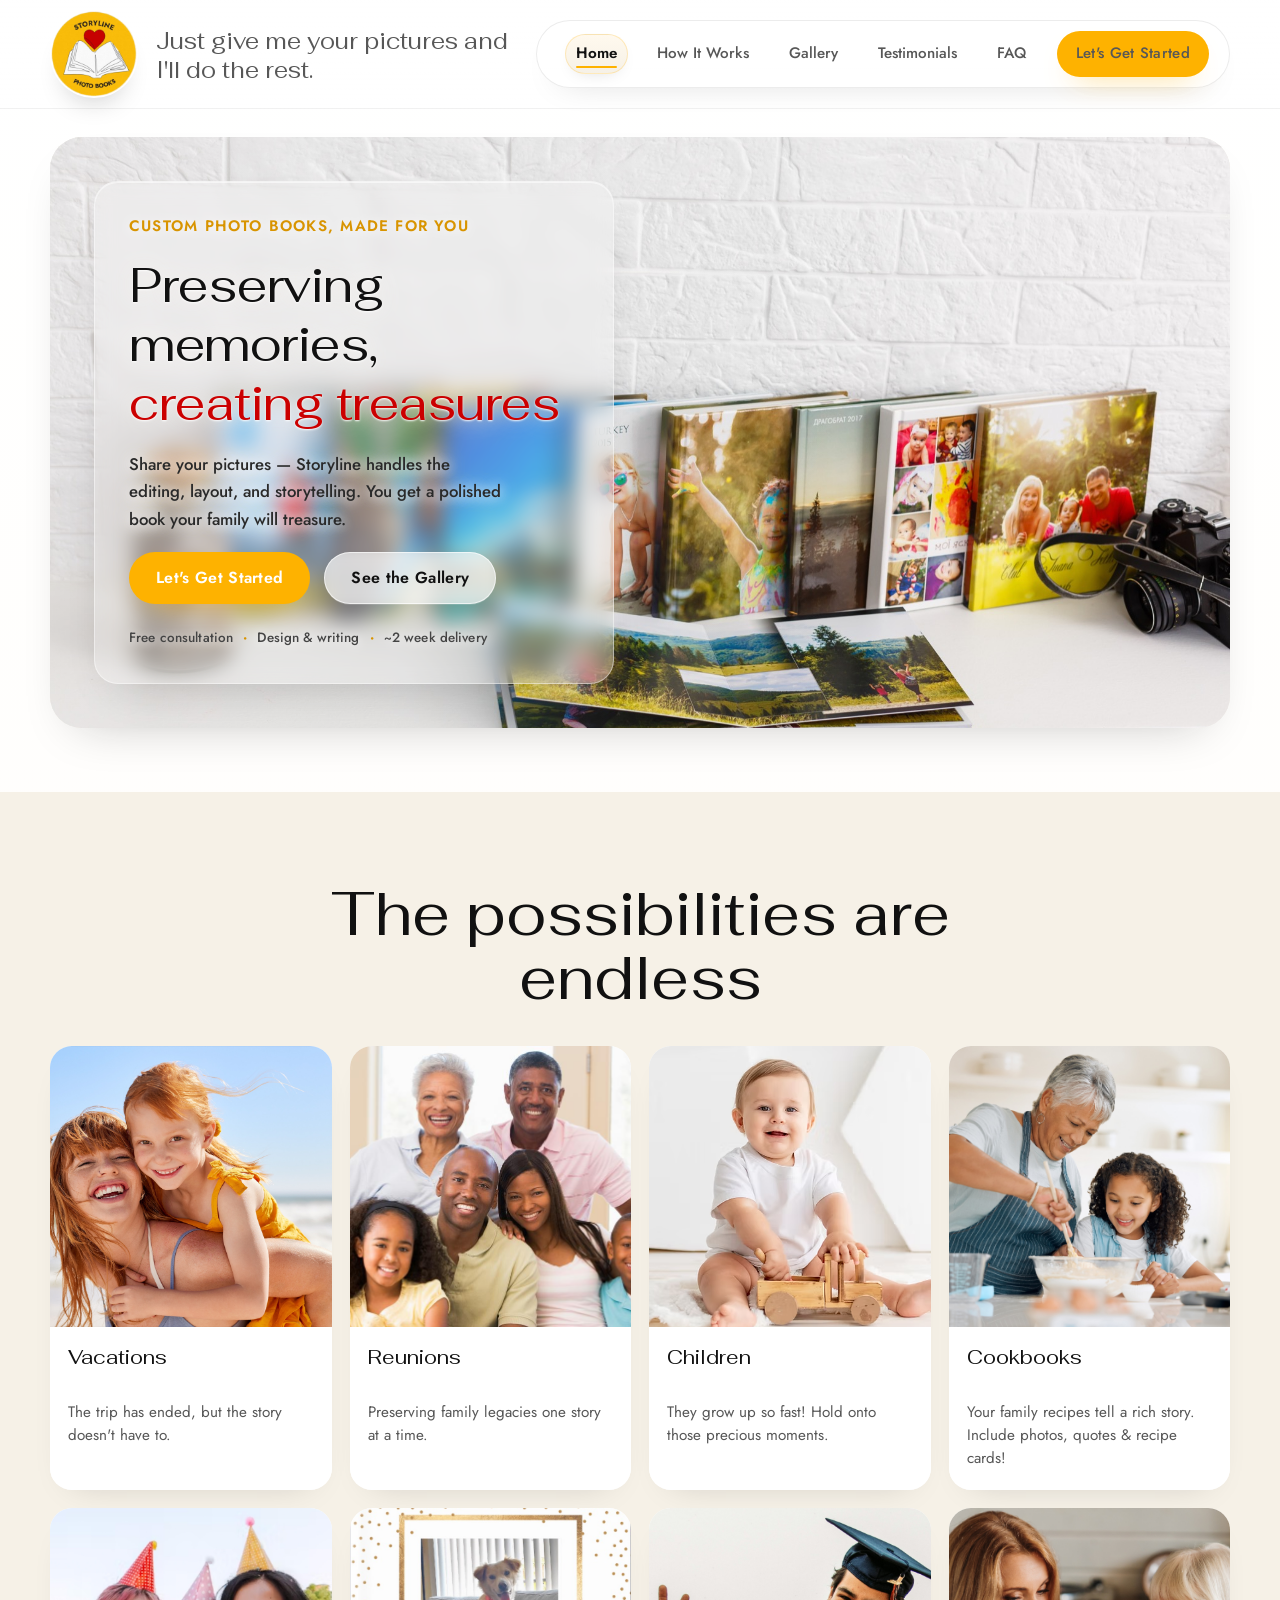
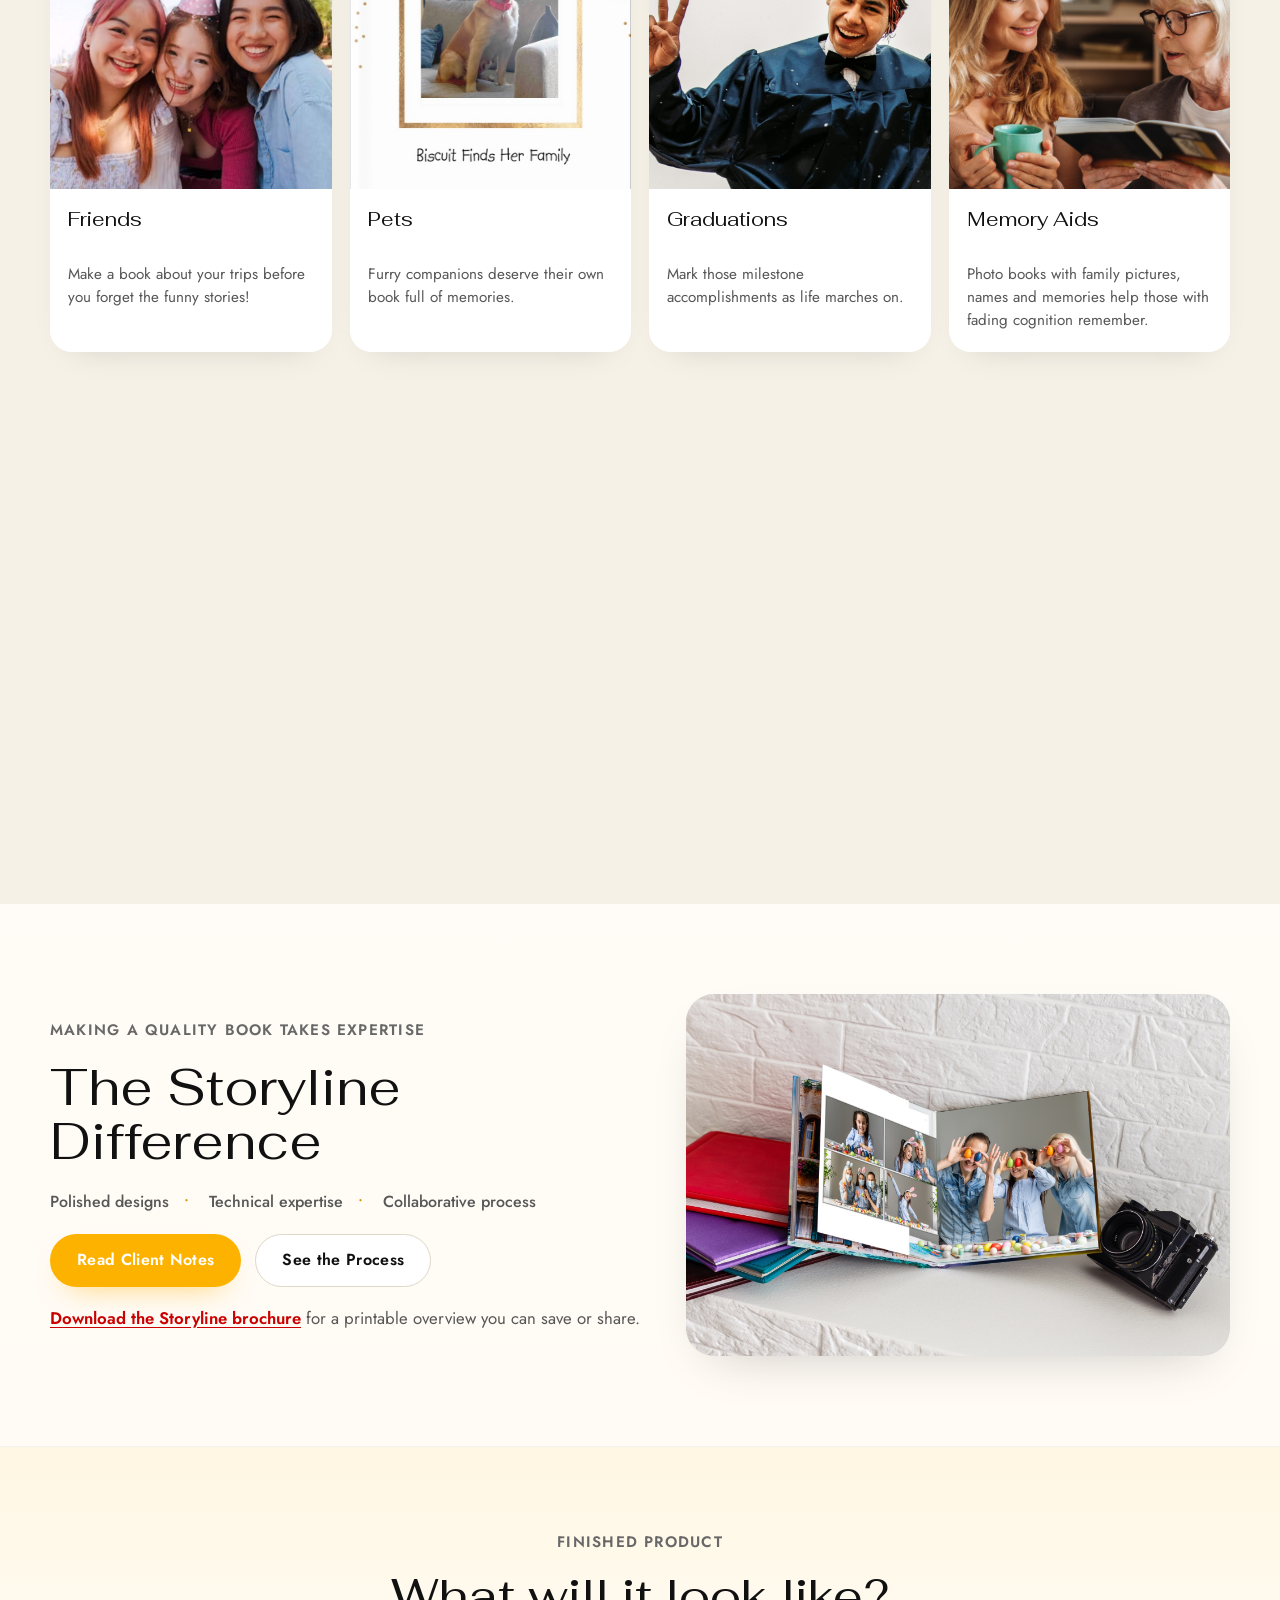
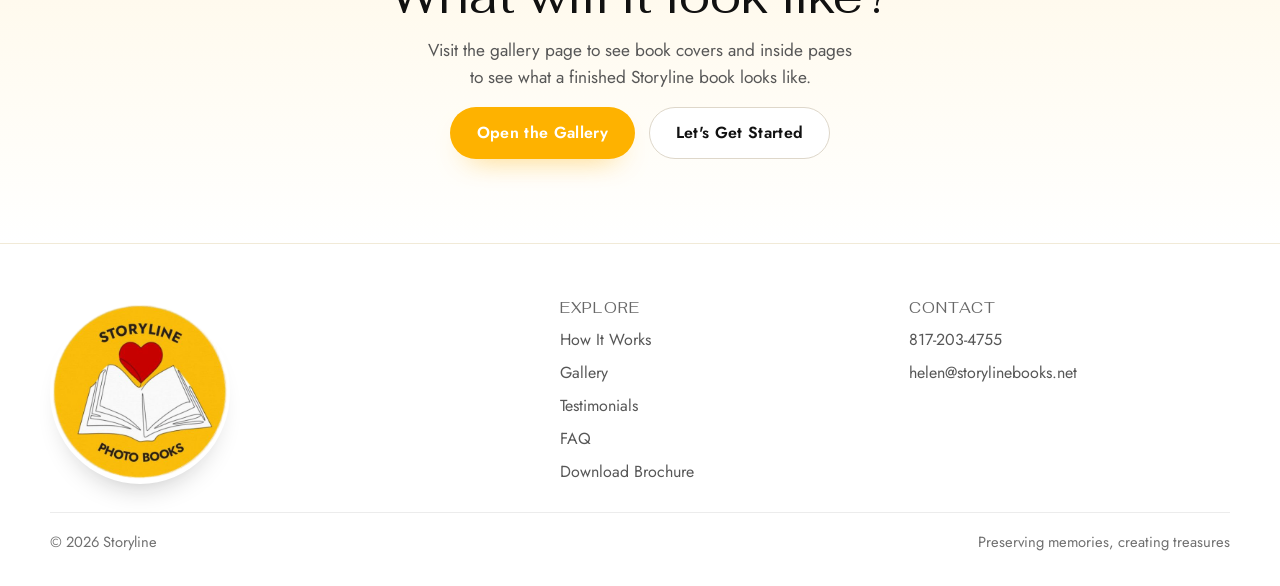
==== index.html @ 3ccb0660 "Restore contained hero, scale footer logo, and remove FAQ from How It Works. Co-authored-by: Cursor " ====
<!DOCTYPE html>
<html lang="en">
<head>
<meta charset="UTF-8">
<meta name="viewport" content="width=device-width, initial-scale=1.0">
<title>Storyline Photo Books | Custom Photo Books Made for You</title>
<meta name="description" content="Just give me your pictures and I'll do the rest. Storyline creates custom photo books your family will treasure for generations.">
<meta name="theme-color" content="#feb200">
<meta property="og:type" content="website">
<meta property="og:site_name" content="Storyline Photo Books">
<meta property="og:title" content="Storyline Photo Books | Preserving memories, creating treasures">
<meta property="og:description" content="Custom photo book design and production. Free consultation. Delivered within two weeks after approval.">
<meta property="og:image" content="images/hero-collection.jpg">
<link rel="icon" href="images/favicon.png" type="image/png">
<link rel="apple-touch-icon" href="images/apple-touch-icon.png">
<link rel="preconnect" href="https://fonts.googleapis.com">
<link rel="preconnect" href="https://fonts.gstatic.com" crossorigin>
<link href="https://fonts.googleapis.com/css2?family=Fahkwang:wght@400;500;700&family=Jost:wght@400;500;600;700&display=swap" rel="stylesheet">
<link rel="stylesheet" href="styles.css">
</head>
<body>
<a class="skip-link" href="#main-content">Skip to content</a>
<div class="page-shell">
  <header class="site-header">
    <div class="wrap site-nav">
      <div class="brand-lockup">
        <a class="brand" href="index.html">
          <img src="images/logo-cutout.png" alt="Storyline logo" width="88" height="88">
        </a>
        <p class="nav-tagline">Just give me your pictures and I'll do the rest.</p>
      </div>
      <button class="nav-toggle" type="button" aria-expanded="false" aria-controls="primary-nav" aria-label="Open menu">
        <span></span><span></span><span></span>
      </button>
      <nav class="nav-links" id="primary-nav" aria-label="Primary">
        <a class="active" href="index.html" aria-current="page">Home</a>
        <a href="how-it-works.html">How It Works</a>
        <a href="gallery.html">Gallery</a>
        <a href="testimonials.html">Testimonials</a>
        <a href="faq.html">FAQ</a>
        <a href="how-it-works.html#start" class="btn">Let's Get Started</a>
      </nav>
    </div>
  </header>

  <main class="page-main" id="main-content">
    <section class="hero" aria-labelledby="hero-heading">
      <div class="wrap">
        <div class="hero-stage">
          <div class="hero-media" aria-hidden="true">
            <img src="images/hero-collection.jpg" alt="" width="1600" height="1067" fetchpriority="high" decoding="async">
          </div>
          <div class="hero-scrim" aria-hidden="true"></div>
          <div class="hero-panel">
            <span class="eyebrow">Custom photo books, made for you</span>
            <h1 id="hero-heading">Preserving memories,<br><span class="hero-accent">creating treasures</span></h1>
            <p class="hero-lead">Share your pictures — Storyline handles the editing, layout, and storytelling. You get a polished book your family will treasure.</p>
            <div class="btn-row hero-actions">
              <a class="btn" href="how-it-works.html#start">Let's Get Started</a>
              <a class="btn btn-ghost" href="gallery.html">See the Gallery</a>
            </div>
            <ul class="hero-trust" aria-label="Storyline highlights">
              <li>Free consultation</li>
              <li>Design &amp; writing</li>
              <li>~2 week delivery</li>
            </ul>
          </div>
        </div>
      </div>
    </section>

    <section class="page-pad surface-soft">
      <div class="wrap">
        <div class="section-head section-head--title-only reveal">
          <h2>The possibilities are endless</h2>
        </div>
        <div class="mosaic-grid">
          <figure class="mosaic-card reveal">
            <img src="images/vacations.jpg" alt="Vacation photo book" loading="lazy" width="600" height="600">
            <figcaption><h3>Vacations</h3><p>The trip has ended, but the story doesn't have to.</p></figcaption>
          </figure>
          <figure class="mosaic-card reveal">
            <img src="images/reunions.jpg" alt="Family reunion photo book" loading="lazy" width="600" height="600">
            <figcaption><h3>Reunions</h3><p>Preserving family legacies one story at a time.</p></figcaption>
          </figure>
          <figure class="mosaic-card reveal">
            <img src="images/children.avif" alt="Children photo book" loading="lazy" width="600" height="600">
            <figcaption><h3>Children</h3><p>They grow up so fast! Hold onto those precious moments.</p></figcaption>
          </figure>
          <figure class="mosaic-card reveal">
            <img src="images/cookbook-grandmother.jpg" alt="Grandmother and granddaughter for a family cookbook photo book" loading="lazy" width="600" height="600">
            <figcaption><h3>Cookbooks</h3><p>Your family recipes tell a rich story. Include photos, quotes &amp; recipe cards!</p></figcaption>
          </figure>
          <figure class="mosaic-card reveal">
            <img src="images/friends.jpg" alt="Friends photo book" loading="lazy" width="600" height="600">
            <figcaption><h3>Friends</h3><p>Make a book about your trips before you forget the funny stories!</p></figcaption>
          </figure>
          <figure class="mosaic-card reveal">
            <img src="images/pets.jpg" alt="Pets photo book" loading="lazy" width="600" height="600">
            <figcaption><h3>Pets</h3><p>Furry companions deserve their own book full of memories.</p></figcaption>
          </figure>
          <figure class="mosaic-card reveal">
            <img src="images/graduations.jpg" alt="Graduation photo book" loading="lazy" width="600" height="600">
            <figcaption><h3>Graduations</h3><p>Mark those milestone accomplishments as life marches on.</p></figcaption>
          </figure>
          <figure class="mosaic-card reveal">
            <img src="images/memoryaids.jpeg" alt="Memory aid photo book" loading="lazy" width="600" height="600">
            <figcaption><h3>Memory Aids</h3><p>Photo books with family pictures, names and memories help those with fading cognition remember.</p></figcaption>
          </figure>
          <figure class="mosaic-card reveal">
            <img src="images/client-gifts-updated.jpg" alt="Client gift for a new homeowner" loading="lazy" width="600" height="600">
            <figcaption><h3>Client Gifts</h3><p>Whether it's a new home or a welcome gift for a new client, make yourself memorable.</p></figcaption>
          </figure>
          <figure class="mosaic-card reveal">
            <img src="images/lobby-displays.jpg" alt="Lobby display photo books for businesses" loading="lazy" width="600" height="600">
            <figcaption><h3>Lobby Displays</h3><p>Clients will learn the story of your business while they're waiting.</p></figcaption>
          </figure>
          <figure class="mosaic-card reveal">
            <img src="images/memorials-asian-woman.jpg" alt="Memorial photo book artwork" loading="lazy" width="600" height="600">
            <figcaption><h3>Memorials</h3><p>Honor the memory of a loved one with a book that tells their life story.</p></figcaption>
          </figure>
          <figure class="mosaic-card reveal">
            <img src="images/weddings-anniversaries-close.png" alt="Weddings and anniversaries photo book" loading="lazy" width="600" height="600">
            <figcaption><h3>Weddings &amp; Anniversaries</h3><p>Tell your love story from courtship to honeymoon. Or celebrate 50 years together with a book!</p></figcaption>
          </figure>
        </div>
      </div>
    </section>

    <section class="page-pad">
      <div class="wrap feature-split">
        <div class="feature-copy reveal">
          <span class="eyebrow">Making a quality book takes expertise</span>
          <h2>The Storyline Difference</h2>
          <ul class="inline-points" aria-label="Storyline strengths">
            <li>Polished designs</li>
            <li>Technical expertise</li>
            <li>Collaborative process</li>
          </ul>
          <div class="btn-row">
            <a class="btn" href="testimonials.html">Read Client Notes</a>
            <a class="btn btn-ghost" href="how-it-works.html">See the Process</a>
          </div>
          <p class="download-note"><a href="STORYLINE_Brochure.pdf" download>Download the Storyline brochure</a> for a printable overview you can save or share.</p>
        </div>
        <div class="image-card reveal">
          <img src="images/home-feature-spread.jpg" alt="An open Storyline photo book spread" loading="lazy" width="1200" height="800">
        </div>
      </div>
    </section>

    <section class="cta-band">
      <div class="wrap cta-shell reveal">
        <span class="eyebrow">Finished product</span>
        <h2>What will it look like?</h2>
        <p>Visit the gallery page to see book covers and inside pages to see what a finished Storyline book looks like.</p>
        <div class="btn-row">
          <a class="btn" href="gallery.html">Open the Gallery</a>
          <a class="btn btn-ghost" href="how-it-works.html#start">Let's Get Started</a>
        </div>
      </div>
    </section>
  </main>

  <footer class="site-footer">
    <div class="wrap">
      <div class="footer-grid">
        <div>
          <a class="brand" href="index.html">
            <img src="images/logo-cutout.png" alt="Storyline logo" width="88" height="88" loading="lazy">
          </a>
        </div>
        <div>
          <h4>Explore</h4>
          <div class="footer-links">
            <a href="how-it-works.html">How It Works</a>
            <a href="gallery.html">Gallery</a>
            <a href="testimonials.html">Testimonials</a>
            <a href="faq.html">FAQ</a>
            <a href="STORYLINE_Brochure.pdf" download>Download Brochure</a>
          </div>
        </div>
        <div>
          <h4>Contact</h4>
          <div class="footer-links">
            <a href="tel:+18172034755">817-203-4755</a>
            <a href="mailto:helen@storylinebooks.net">helen@storylinebooks.net</a>
          </div>
        </div>
      </div>
      <div class="footer-bottom">
        <span>© 2026 Storyline</span>
        <span>Preserving memories, creating treasures</span>
      </div>
    </div>
  </footer>
</div>
<script src="script.js" defer></script>
</body>
</html>
---- styles.css ----
:root{
  --yellow:#feb200;
  --yellow-deep:#d89400;
  --red:#cb0000;
  --ink:#111111;
  --ink-soft:#575757;
  --warm:#fffaf2;
  --warm-2:#f6f1e7;
  --line:#ded7ca;
  --card:#ffffff;
  --shadow:0 20px 50px -28px rgba(17,17,17,.28);
  --shadow-soft:0 14px 34px -24px rgba(17,17,17,.22);
  --radius-lg:28px;
  --radius-md:20px;
  --radius-sm:14px;
  --wrap:1180px;
}

*{box-sizing:border-box;margin:0;padding:0}
html{scroll-behavior:smooth}
body{
  font-family:"Jost",system-ui,sans-serif;
  color:var(--ink);
  background:linear-gradient(180deg,#fff 0%,var(--warm) 100%);
  line-height:1.55;
  overflow-x:hidden;
}
body.nav-open{overflow:hidden}
img{display:block;max-width:100%;height:auto}
a{color:inherit;text-decoration:none}
button,input,textarea,select{font:inherit}
:focus-visible{
  outline:3px solid var(--yellow);
  outline-offset:3px;
}
.skip-link{
  position:absolute;
  left:16px;
  top:-100px;
  z-index:100;
  padding:12px 18px;
  border-radius:999px;
  background:var(--ink);
  color:#fff;
  font-weight:600;
  transition:top .2s ease;
}
.skip-link:focus{top:16px}

.wrap{width:min(var(--wrap),calc(100% - 40px));margin:0 auto}
.page-shell{min-height:100vh;display:flex;flex-direction:column}
.page-main{flex:1}
.page-pad{padding:90px 0}
.page-pad-tight{padding:68px 0}
.surface{background:var(--warm)}
.surface-soft{background:var(--warm-2)}

.eyebrow{
  display:inline-block;
  font-size:.95rem;
  font-weight:600;
  letter-spacing:.08em;
  text-transform:uppercase;
  color:#686868;
}

h1,h2,h3,h4,.display{
  font-family:"Fahkwang",serif;
  font-weight:400;
  line-height:1.05;
}

p{color:var(--ink-soft)}

.btn-row{display:flex;gap:14px;flex-wrap:wrap}
.btn{
  display:inline-flex;
  align-items:center;
  justify-content:center;
  gap:10px;
  min-height:52px;
  padding:13px 26px;
  border-radius:999px;
  border:1px solid transparent;
  background:var(--yellow);
  color:#fff;
  font-weight:600;
  letter-spacing:.02em;
  box-shadow:0 14px 30px -18px rgba(254,178,0,.8);
  transition:transform .2s ease,background .2s ease,border-color .2s ease;
}
.btn:hover{background:var(--yellow-deep);transform:translateY(-2px)}
.btn-ghost{
  background:#fff;
  border-color:var(--line);
  color:var(--ink);
  box-shadow:none;
}
.btn-ghost:hover{background:var(--warm-2);border-color:var(--yellow);color:var(--ink)}
.btn-text{
  background:transparent;
  color:var(--ink);
  box-shadow:none;
  border-color:transparent;
  padding-inline:0;
  min-height:auto;
}

.site-header{
  position:sticky;
  top:0;
  z-index:50;
  background:linear-gradient(180deg,rgba(255,255,255,.96),rgba(255,255,255,.88));
  backdrop-filter:blur(14px);
  border-bottom:1px solid rgba(17,17,17,.06);
  transition:box-shadow .25s ease;
}
.site-header.is-scrolled{
  box-shadow:0 10px 30px -24px rgba(17,17,17,.28);
}
.site-nav{
  display:flex;
  align-items:center;
  justify-content:space-between;
  min-height:80px;
  gap:20px;
  padding:10px 0;
}
.brand-lockup{
  display:flex;
  align-items:center;
  gap:18px;
  min-width:0;
}
.brand{
  display:flex;
  align-items:center;
  justify-content:center;
  flex:0 0 auto;
}
.nav-tagline{
  font-family:"Fahkwang",serif;
  font-size:clamp(1.05rem,1.8vw,1.45rem);
  line-height:1.25;
  max-width:22ch;
  margin:0;
  padding-top:4px;
}
.brand img{
  width:88px;
  height:88px;
  border-radius:50%;
  object-fit:contain;
  box-shadow:0 18px 30px -20px rgba(17,17,17,.32);
}

.nav-links{
  display:flex;
  align-items:center;
  flex-wrap:nowrap;
  gap:clamp(10px,1.4vw,18px);
  padding:10px 20px 10px 28px;
  border-radius:999px;
  background:rgba(255,255,255,.92);
  border:1px solid rgba(17,17,17,.08);
  box-shadow:var(--shadow-soft);
  flex-shrink:0;
}
.nav-links a{
  color:var(--ink-soft);
  font-weight:500;
  white-space:nowrap;
}
.nav-links a:not(.btn){
  position:relative;
  z-index:0;
  padding:8px 11px;
  border-radius:999px;
  font-size:.95rem;
  transition:color .22s ease;
}
.nav-links a:not(.btn)::before{
  content:"";
  position:absolute;
  inset:0;
  border-radius:inherit;
  background:linear-gradient(180deg,#fff9ee,var(--warm-2));
  border:1px solid rgba(254,178,0,.22);
  box-shadow:0 6px 18px -10px rgba(17,17,17,.18);
  opacity:0;
  transform:scale(.88);
  transition:opacity .22s ease,transform .22s cubic-bezier(.34,1.3,.64,1);
  z-index:-1;
}
.nav-links a:not(.btn)::after{
  content:"";
  position:absolute;
  left:11px;
  right:11px;
  bottom:6px;
  height:2px;
  border-radius:999px;
  background:var(--yellow);
  transform:scaleX(0);
  transition:transform .22s ease;
}
.nav-links a:not(.btn):hover,
.nav-links a:not(.btn):focus-visible,
.nav-links a:not(.btn).active{
  color:var(--ink);
}
.nav-links a:not(.btn):hover::before,
.nav-links a:not(.btn):focus-visible::before,
.nav-links a:not(.btn).active::before{
  opacity:1;
  transform:scale(1);
}
.nav-links a:not(.btn):hover::after,
.nav-links a:not(.btn):focus-visible::after,
.nav-links a:not(.btn).active::after{
  transform:scaleX(1);
}
.nav-links a:not(.btn).active{font-weight:600}
.nav-links .btn{
  margin-left:2px;
  min-height:44px;
  padding:10px 18px;
  font-size:.94rem;
  flex-shrink:0;
}

.nav-toggle{
  display:none;
  flex-direction:column;
  align-items:center;
  justify-content:center;
  gap:5px;
  width:48px;
  height:48px;
  padding:0;
  border:1px solid rgba(17,17,17,.1);
  border-radius:14px;
  background:#fff;
  cursor:pointer;
  box-shadow:var(--shadow-soft);
}
.nav-toggle span{
  display:block;
  width:22px;
  height:2px;
  margin:0;
  border-radius:999px;
  background:var(--ink);
  transition:transform .25s ease,opacity .25s ease;
}
.nav-toggle[aria-expanded="true"] span:nth-child(1){
  transform:translateY(7px) rotate(45deg);
}
.nav-toggle[aria-expanded="true"] span:nth-child(2){opacity:0}
.nav-toggle[aria-expanded="true"] span:nth-child(3){
  transform:translateY(-7px) rotate(-45deg);
}

.reveal{
  opacity:0;
  transform:translateY(18px);
  transition:opacity .6s ease,transform .6s ease;
}
.reveal.is-visible{
  opacity:1;
  transform:none;
}

.hero{
  position:relative;
  padding:28px 0 64px;
}
.hero-stage{
  position:relative;
  display:grid;
  width:100%;
  min-height:460px;
  padding:clamp(28px,4vw,44px);
  border-radius:32px;
  overflow:hidden;
  background:#f3efe7;
  box-shadow:var(--shadow);
}
.hero-media{
  position:absolute;
  inset:0;
}
.hero-media img{
  width:100%;
  height:100%;
  object-fit:cover;
  object-position:58% 32%;
}
.hero-scrim{
  position:absolute;
  inset:0;
  background:
    linear-gradient(90deg,rgba(255,255,255,.2) 0%,rgba(255,255,255,.08) 42%,transparent 68%);
}
.hero-panel{
  position:relative;
  z-index:1;
  align-self:center;
  display:grid;
  gap:18px;
  width:min(100%,520px);
  max-width:54%;
  padding:clamp(24px,3vw,34px);
  border-radius:24px;
  background:rgba(255,255,255,.28);
  border:1px solid rgba(255,255,255,.42);
  backdrop-filter:blur(10px) saturate(115%);
  -webkit-backdrop-filter:blur(10px) saturate(115%);
  box-shadow:
    inset 0 1px 0 rgba(255,255,255,.55),
    0 20px 44px -24px rgba(17,17,17,.22);
}
.hero-panel .eyebrow{
  color:var(--yellow-deep);
  line-height:1.35;
  text-shadow:0 1px 10px rgba(255,255,255,.85);
}
.hero-panel h1{
  font-size:clamp(2rem,3.8vw,3.2rem);
  letter-spacing:-.01em;
  line-height:1.22;
  color:var(--ink);
  text-wrap:balance;
  text-shadow:
    0 1px 2px rgba(255,255,255,.9),
    0 0 24px rgba(255,250,242,.75);
}
.hero-accent{
  color:var(--red);
  text-shadow:
    0 1px 2px rgba(255,255,255,.95),
    0 0 20px rgba(255,250,242,.8);
}
.hero-lead{
  font-size:1.05rem;
  max-width:38ch;
  line-height:1.65;
  color:#2a2a2a;
  font-weight:500;
  text-shadow:0 1px 12px rgba(255,255,255,.95),0 0 18px rgba(255,250,242,.7);
}
.hero-actions{margin-top:0}
.hero-trust{
  display:flex;
  flex-wrap:wrap;
  align-items:center;
  gap:0;
  list-style:none;
  padding:0;
  margin:6px 0 0;
  font-size:.84rem;
  font-weight:500;
  color:#444;
  letter-spacing:.01em;
}
.hero-trust li{
  display:inline-flex;
  align-items:center;
  white-space:nowrap;
  text-shadow:0 1px 10px rgba(255,255,255,.85);
}
.hero-trust li:not(:last-child)::after{
  content:"·";
  margin:0 10px;
  color:var(--yellow-deep);
  font-weight:700;
  text-shadow:none;
}
.hero-panel .btn-ghost{
  background:rgba(255,255,255,.58);
  border-color:rgba(255,255,255,.65);
  backdrop-filter:blur(6px);
  -webkit-backdrop-filter:blur(6px);
}

@supports not ((backdrop-filter: blur(1px)) or (-webkit-backdrop-filter: blur(1px))){
  .hero-panel{background:rgba(255,250,242,.78)}
  .hero-panel .btn-ghost{background:rgba(255,255,255,.88)}
}

.hero-fallback,.img-fallback{
  display:grid;
  place-items:center;
  width:100%;
  min-height:100%;
  padding:28px;
  text-align:center;
  color:var(--ink-soft);
  background:
    linear-gradient(180deg,rgba(255,255,255,.82),rgba(255,255,255,.82)),
    radial-gradient(circle at top left,#fff4d2,transparent 34%),
    linear-gradient(135deg,#f2efe8,#ffffff 55%,#f3eee3);
}

.section-head{
  display:grid;
  gap:14px;
  max-width:760px;
  margin:0 auto 42px;
  text-align:center;
}
.section-head h2{font-size:clamp(2.3rem,5vw,3.8rem)}
.section-head--title-only{
  margin-bottom:36px;
}
.section-head--title-only h2{
  margin:0;
}
.section-head p{font-size:1.1rem}
.intro-lead{
  font-size:clamp(1.2rem,2.2vw,1.45rem);
  color:var(--ink);
  font-weight:500;
  line-height:1.5;
}

.feature-split{
  display:grid;
  grid-template-columns:1.05fr .95fr;
  gap:34px;
  align-items:center;
}
.feature-copy{
  display:grid;
  gap:18px;
}
.feature-copy h2{font-size:clamp(2.2rem,4vw,3.4rem)}
.feature-copy p{font-size:1.05rem}
.inline-points{
  display:flex;
  flex-wrap:wrap;
  gap:10px 20px;
  padding:0;
  margin:4px 0 2px;
  list-style:none;
  color:var(--ink-soft);
  font-weight:500;
}
.inline-points li{
  position:relative;
  padding-right:20px;
}
.inline-points li:not(:last-child)::after{
  content:"•";
  position:absolute;
  right:0;
  color:var(--yellow-deep);
}
.download-note{
  font-size:1rem;
  color:var(--ink-soft);
}
.download-note a{
  color:var(--red);
  font-weight:600;
  text-decoration:underline;
  text-underline-offset:3px;
}
.download-note a:hover{color:#980000}
.image-card{
  border-radius:28px;
  overflow:hidden;
  background:#f1ede4;
  box-shadow:var(--shadow);
  min-height:360px;
}
.image-card img{width:100%;height:100%;object-fit:cover}

.steps-intro{
  display:flex;
  align-items:center;
  justify-content:center;
  gap:14px;
  margin:0 auto 28px;
  font-family:"Fahkwang",serif;
  color:var(--red);
}
.steps-intro-num{
  font-size:clamp(3rem,6vw,4rem);
  line-height:1;
}
.steps-intro-text{
  display:grid;
  font-size:clamp(1.5rem,3vw,2rem);
  line-height:1.05;
}
.steps-grid{
  display:grid;
  grid-template-columns:repeat(4,1fr);
  gap:20px;
}
.step-card{
  background:var(--card);
  border:1px solid var(--line);
  border-radius:24px;
  overflow:hidden;
  box-shadow:var(--shadow-soft);
  display:grid;
  grid-template-rows:auto 1fr;
  transition:transform .25s ease,box-shadow .25s ease;
}
.step-card:hover{
  transform:translateY(-4px);
  box-shadow:var(--shadow);
}
.step-card-media{
  position:relative;
  aspect-ratio:4 / 3;
  overflow:hidden;
  background:var(--warm-2);
}
.step-card-media img{
  width:100%;
  height:100%;
  object-fit:cover;
  object-position:center;
}
.step-card-media .step-kicker{
  position:absolute;
  top:14px;
  left:14px;
  box-shadow:0 8px 20px -10px rgba(17,17,17,.25);
}
.step-card-body{
  display:grid;
  gap:10px;
  padding:20px 22px 24px;
}
.step-kicker{
  display:inline-flex;
  align-items:center;
  justify-content:center;
  width:42px;
  height:42px;
  border-radius:50%;
  background:rgba(255,255,255,.92);
  color:var(--red);
  border:1px solid rgba(203,0,0,.14);
  font-size:1rem;
  font-weight:600;
  line-height:1;
}
.step-card h3{
  font-family:"Fahkwang",serif;
  font-size:1.45rem;
}

.share-panel{
  margin-top:8px;
}
.prepare-card{
  background:#fff;
  border:1px solid var(--line);
  border-radius:28px;
  box-shadow:var(--shadow-soft);
  padding:clamp(28px,4vw,40px);
  display:grid;
  gap:28px;
}
.prepare-header{
  display:flex;
  align-items:center;
  gap:18px;
  padding-bottom:8px;
  border-bottom:1px solid rgba(17,17,17,.06);
}
.prepare-icon{
  flex:0 0 auto;
  width:56px;
  height:56px;
  display:grid;
  place-items:center;
  border-radius:16px;
  background:linear-gradient(135deg,#fff8ea,#fff);
  border:1px solid rgba(254,178,0,.2);
}
.prepare-icon svg{
  width:36px;
  height:36px;
}
.prepare-title{
  font-family:"Fahkwang",serif;
  font-size:clamp(1.75rem,3vw,2.2rem);
  line-height:1.1;
  margin:0;
}
.prepare-steps{
  list-style:none;
  margin:0;
  padding:0;
  display:grid;
  gap:16px;
}
.prepare-steps > li{
  display:grid;
  grid-template-columns:auto 1fr;
  gap:16px;
  align-items:start;
  padding:18px 20px;
  border-radius:18px;
  background:var(--warm);
  border:1px solid rgba(17,17,17,.04);
}
.prepare-step-num{
  display:grid;
  place-items:center;
  width:36px;
  height:36px;
  border-radius:50%;
  background:#fff;
  border:1px solid rgba(203,0,0,.14);
  color:var(--red);
  font-weight:600;
  font-size:.95rem;
  flex-shrink:0;
}
.prepare-steps p{
  margin:0;
  color:var(--ink-soft);
  line-height:1.6;
  font-size:1rem;
}
.prepare-steps strong{
  color:var(--ink);
  font-weight:600;
}
.prepare-tips{
  list-style:none;
  margin:10px 0 0;
  padding:12px 14px;
  border-radius:12px;
  background:#fff;
  border:1px solid var(--line);
  display:grid;
  gap:6px;
}
.prepare-tips li{
  position:relative;
  padding-left:14px;
  color:var(--ink-soft);
  font-size:.92rem;
  line-height:1.5;
}
.prepare-tips li::before{
  content:"";
  position:absolute;
  left:0;
  top:.55em;
  width:5px;
  height:5px;
  border-radius:50%;
  background:var(--yellow-deep);
}
.prepare-footer{
  display:grid;
  gap:12px;
  padding-top:4px;
}
.prepare-note{
  margin:0;
  padding:16px 18px;
  border-radius:16px;
  background:linear-gradient(180deg,#fff8ea,#fff);
  border:1px solid rgba(254,178,0,.18);
  color:var(--ink-soft);
  font-size:.98rem;
  line-height:1.6;
}
.prepare-contact{
  margin:0;
  font-size:.92rem;
  color:#747474;
}
.prepare-contact a{
  color:var(--red);
  font-weight:600;
  text-decoration:underline;
  text-underline-offset:3px;
}
.prepare-contact a:hover{
  color:#980000;
}

.mosaic-grid{
  display:grid;
  grid-template-columns:repeat(4,1fr);
  gap:18px;
  align-items:stretch;
}
.mosaic-card{
  display:flex;
  flex-direction:column;
  height:100%;
  border-radius:22px;
  overflow:hidden;
  background:var(--card);
  box-shadow:var(--shadow-soft);
  transition:transform .25s ease,box-shadow .25s ease;
}
.mosaic-card:hover{
  transform:translateY(-4px);
  box-shadow:var(--shadow);
}
.mosaic-card img{
  width:100%;
  aspect-ratio:1;
  object-fit:cover;
  flex:0 0 auto;
}
.mosaic-card figcaption{
  flex:1 0 auto;
  display:flex;
  flex-direction:column;
  min-height:8.75rem;
  padding:18px 18px 20px;
  background:var(--card);
}
.mosaic-card.image-only figcaption{
  display:none;
}
.mosaic-card h3{
  font-family:"Fahkwang",serif;
  font-size:1.25rem;
  line-height:1.2;
  min-height:2.4em;
  margin-bottom:8px;
}
.mosaic-card p{
  margin:0;
  font-size:.95rem;
  line-height:1.5;
  color:var(--ink-soft);
}

.testimonials-grid{
  display:grid;
  grid-template-columns:repeat(3,1fr);
  gap:22px;
}
.quote-card{
  padding:32px 28px;
  background:#fff;
  border:1px solid var(--line);
  border-radius:26px;
  box-shadow:var(--shadow-soft);
  display:grid;
  grid-template-columns:1fr;
  grid-template-rows:auto 1fr auto;
  gap:10px;
  align-content:start;
  height:100%;
}
.quote-mark{
  color:var(--red);
  font-family:"Fahkwang",serif;
  font-size:3.5rem;
  line-height:1;
  margin:0;
  height:1em;
}
.quote-card blockquote{
  font-family:"Fahkwang",serif;
  font-size:1.35rem;
  color:var(--ink);
  margin:0;
  line-height:1.45;
}
.quote-card cite{
  margin-top:auto;
  padding-top:6px;
  color:var(--ink-soft);
  font-style:normal;
  font-weight:600;
}

.gallery-books{
  display:grid;
  gap:32px;
}
.gallery-book{
  display:grid;
  gap:16px;
  padding:24px;
  background:#fff;
  border:1px solid var(--line);
  border-radius:28px;
  box-shadow:var(--shadow-soft);
}
.gallery-title{
  font-size:1.7rem;
  text-align:center;
  margin:0;
}
.gallery-spreads{
  display:grid;
  gap:18px;
}
.gallery-frame{
  border-radius:20px;
  overflow:hidden;
  background:#f8f5ee;
  padding:20px;
  display:flex;
  align-items:center;
  justify-content:center;
}
.gallery-frame img{
  width:100%;
  height:auto;
  object-fit:contain;
  max-height:520px;
}
.gallery-frame--spread{
  padding:16px 20px;
}
.gallery-frame--spread img{
  max-height:640px;
}
.gallery-book-media{
  display:grid;
  gap:14px;
}
.gallery-pair{
  display:grid;
  grid-template-columns:1fr 1.2fr;
  gap:16px;
  align-items:center;
}
.gallery-single .image-card{
  min-height:300px;
  padding:18px;
  background:#f8f5ee;
}
.gallery-single .image-card img{
  object-fit:contain;
}
.gallery-pair .image-card{
  min-height:240px;
  padding:18px;
  background:#f8f5ee;
}
.gallery-pair .image-card img{
  object-fit:contain;
}

.cta-band{
  padding:84px 0;
  background:linear-gradient(180deg,#fff7e3,#fff);
  border-top:1px solid rgba(17,17,17,.06);
  border-bottom:1px solid rgba(17,17,17,.06);
}
.cta-shell{
  display:grid;
  gap:16px;
  justify-items:center;
  text-align:center;
}
.cta-shell h2{
  font-size:clamp(1.8rem,4vw,3rem);
  max-width:28ch;
}
.cta-shell p{
  max-width:44ch;
  font-size:1.08rem;
}

.faq-list{
  display:grid;
  gap:20px;
  max-width:760px;
  margin:0 auto;
}
.faq-accordion{
  display:grid;
  gap:12px;
  max-width:760px;
  margin:0 auto;
}
.faq-details{
  background:#fff;
  border:1px solid var(--line);
  border-radius:20px;
  box-shadow:var(--shadow-soft);
  overflow:hidden;
}
.faq-details summary{
  display:flex;
  align-items:center;
  justify-content:space-between;
  gap:16px;
  padding:20px 24px;
  font-family:"Fahkwang",serif;
  font-size:clamp(1.15rem,2.2vw,1.4rem);
  font-weight:400;
  color:var(--ink);
  cursor:pointer;
  list-style:none;
  transition:background .2s ease,color .2s ease;
}
.faq-details summary::-webkit-details-marker{display:none}
.faq-details summary::after{
  content:"+";
  flex:0 0 auto;
  width:32px;
  height:32px;
  display:grid;
  place-items:center;
  border-radius:50%;
  background:var(--warm);
  color:var(--red);
  font-family:"Jost",sans-serif;
  font-size:1.25rem;
  font-weight:600;
  line-height:1;
  transition:transform .25s ease,background .2s ease;
}
.faq-details[open] summary{
  background:var(--warm);
  border-bottom:1px solid rgba(17,17,17,.06);
}
.faq-details[open] summary::after{
  content:"−";
  background:#fff8ea;
  transform:rotate(180deg);
}
.faq-details summary:hover{
  color:var(--red);
}
.faq-answer{
  padding:20px 24px 24px;
  color:var(--ink-soft);
  line-height:1.65;
}
.faq-answer p{
  margin:0 0 12px;
}
.faq-answer p:last-child{
  margin-bottom:0;
}
.faq-answer ol,
.faq-answer ul{
  margin:0;
  padding-left:1.25em;
  display:grid;
  gap:10px;
}
.faq-item{
  padding:26px 28px;
  background:#fff;
  border:1px solid var(--line);
  border-radius:24px;
  box-shadow:var(--shadow-soft);
}
.faq-item h2,
.faq-item h3{
  font-family:"Fahkwang",serif;
  font-size:1.45rem;
  margin-bottom:10px;
  color:var(--ink);
}
.faq-item p{
  margin:0;
  line-height:1.6;
}
.faq-item a{
  color:var(--red);
  font-weight:600;
  text-decoration:underline;
  text-underline-offset:3px;
}
.faq-more{
  text-align:center;
  margin-top:24px;
  font-size:1rem;
}
.faq-more a{
  color:var(--red);
  font-weight:600;
}

.pricing-card{
  background:#fff;
  border:1px solid var(--line);
  border-radius:28px;
  box-shadow:var(--shadow-soft);
  padding:clamp(28px,4vw,40px);
  display:grid;
  gap:28px;
  max-width:820px;
  margin:0 auto;
}
.pricing-header{
  display:grid;
  gap:10px;
  text-align:center;
  padding-bottom:8px;
  border-bottom:1px solid rgba(17,17,17,.06);
}
.pricing-header h2{
  font-family:"Fahkwang",serif;
  font-size:clamp(1.9rem,3.5vw,2.5rem);
  line-height:1.1;
}
.pricing-items{
  display:grid;
  gap:14px;
}
.pricing-item{
  padding:20px 22px;
  border-radius:18px;
  background:var(--warm);
  border:1px solid rgba(17,17,17,.04);
}
.pricing-item h3{
  font-family:"Fahkwang",serif;
  font-size:1.2rem;
  margin-bottom:8px;
  color:var(--ink);
}
.pricing-item p{
  margin:0;
  font-size:1rem;
  line-height:1.65;
  color:var(--ink-soft);
}
.pricing-item-highlight{
  background:linear-gradient(180deg,#fff8ea,#fff);
  border-color:rgba(254,178,0,.2);
}
.pricing-item-highlight h3{
  color:var(--yellow-deep);
}

.detail-grid{
  display:grid;
  grid-template-columns:repeat(2,1fr);
  gap:22px;
}
.detail-card{
  padding:26px;
  background:#fff;
  border:1px solid var(--line);
  border-radius:24px;
  box-shadow:var(--shadow-soft);
}
.detail-card h3{
  font-size:1.55rem;
  margin-bottom:10px;
}
.detail-card ul,.detail-card ol{
  margin-left:20px;
  color:var(--ink-soft);
  display:grid;
  gap:8px;
}

.site-footer{
  padding:56px 0 32px;
  background:#fff;
}
.footer-grid{
  display:grid;
  grid-template-columns:1.2fr .8fr .8fr;
  gap:28px;
  align-items:stretch;
}
.footer-grid > div:first-child{
  display:flex;
}
.site-footer .brand{
  flex:1;
  justify-content:flex-start;
  align-items:stretch;
}
.site-footer .brand img{
  width:auto;
  height:100%;
  max-width:min(100%,180px);
  object-fit:contain;
}
.footer-grid h4{
  font-size:.95rem;
  color:#686868;
  text-transform:uppercase;
  letter-spacing:.08em;
  margin-bottom:12px;
}
.footer-grid p,.footer-grid a{
  color:var(--ink-soft);
}
.footer-grid a:hover{color:var(--ink)}
.footer-links{
  display:grid;
  gap:8px;
}
.footer-bottom{
  margin-top:28px;
  padding-top:18px;
  border-top:1px solid rgba(17,17,17,.08);
  display:flex;
  justify-content:space-between;
  gap:14px;
  flex-wrap:wrap;
  color:#707070;
  font-size:.92rem;
}

.upload-hint{
  margin-top:14px;
  font-size:.88rem;
  color:#7b7b7b;
}

@media (max-width:1140px) and (min-width:901px){
  .nav-tagline{display:none}
  .site-nav{gap:16px}
}

@media (max-width:1080px){
  .feature-split,
  .share-panel,
  .detail-grid{
    grid-template-columns:1fr;
  }
  .steps-grid,
  .mosaic-grid,
  .testimonials-grid{
    grid-template-columns:repeat(2,1fr);
  }
  .footer-grid{
    grid-template-columns:1fr 1fr;
  }
}

@media (max-width:960px){
  .hero-stage{
    min-height:440px;
    padding:clamp(20px,4vw,28px);
    align-content:end;
  }
  .hero-scrim{
    background:
      linear-gradient(180deg,rgba(255,255,255,.08) 0%,rgba(255,255,255,.45) 50%,rgba(255,250,242,.88) 100%);
  }
  .hero-media img{object-position:center 38%}
  .hero-panel{
    max-width:100%;
    width:100%;
    align-self:end;
    background:rgba(255,250,242,.9);
    border-radius:20px;
  }
  .hero-lead{max-width:none}
  .hero-trust{justify-content:flex-start}
}

@media (max-width:900px){
  .site-nav{
    flex-wrap:wrap;
    align-items:center;
    min-height:auto;
    padding:14px 0;
  }
  .brand-lockup{
    flex:1;
    min-width:0;
  }
  .nav-toggle{display:inline-flex;flex-direction:column}
  .nav-links{
    display:none;
    flex-direction:column;
    align-items:stretch;
    width:100%;
    padding:20px 22px 20px 26px;
    border-radius:24px;
    gap:6px;
  }
  .nav-links.is-open{display:flex}
  .nav-links a:not(.btn){
    padding:12px 14px;
    transition:color .22s ease,background .22s ease;
  }
  .nav-links a:not(.btn)::before,
  .nav-links a:not(.btn)::after{
    display:none;
  }
  .nav-links a{
    border-radius:12px;
  }
  .nav-links a:not(.btn):hover,
  .nav-links a:not(.btn):focus-visible,
  .nav-links a:not(.btn).active{
    background:var(--warm-2);
  }
  .nav-links .btn{
    width:100%;
    margin-top:6px;
    margin-left:0;
  }
}

@media (max-width:760px){
  .brand-lockup{
    flex-direction:row;
    gap:12px;
  }
  .nav-tagline{
    font-size:0.95rem;
    max-width:18ch;
    line-height:1.3;
  }
  .brand img{
    width:72px;
    height:72px;
  }
  .hero-stage{
    min-height:auto;
    padding:16px;
  }
  .hero-panel h1{
    font-size:clamp(1.85rem,8vw,2.5rem);
    line-height:1.25;
  }
  .steps-grid,
  .mosaic-grid,
  .testimonials-grid,
  .footer-grid,
  .gallery-pair{
    grid-template-columns:1fr;
  }
  .mosaic-card figcaption{
    min-height:7.5rem;
  }
  .mosaic-card h3{
    min-height:auto;
  }
  .site-footer .brand{
    flex:none;
    justify-content:center;
    align-items:center;
  }
  .site-footer .brand img{
    width:88px;
    height:88px;
    max-width:none;
  }
  .page-pad{padding:72px 0}
}

@media (prefers-reduced-motion:reduce){
  html{scroll-behavior:auto}
  *,*::before,*::after{
    animation-duration:.01ms !important;
    animation-iteration-count:1 !important;
    transition-duration:.01ms !important;
  }
  .reveal{
    opacity:1;
    transform:none;
  }
  .step-card:hover{transform:none}
}
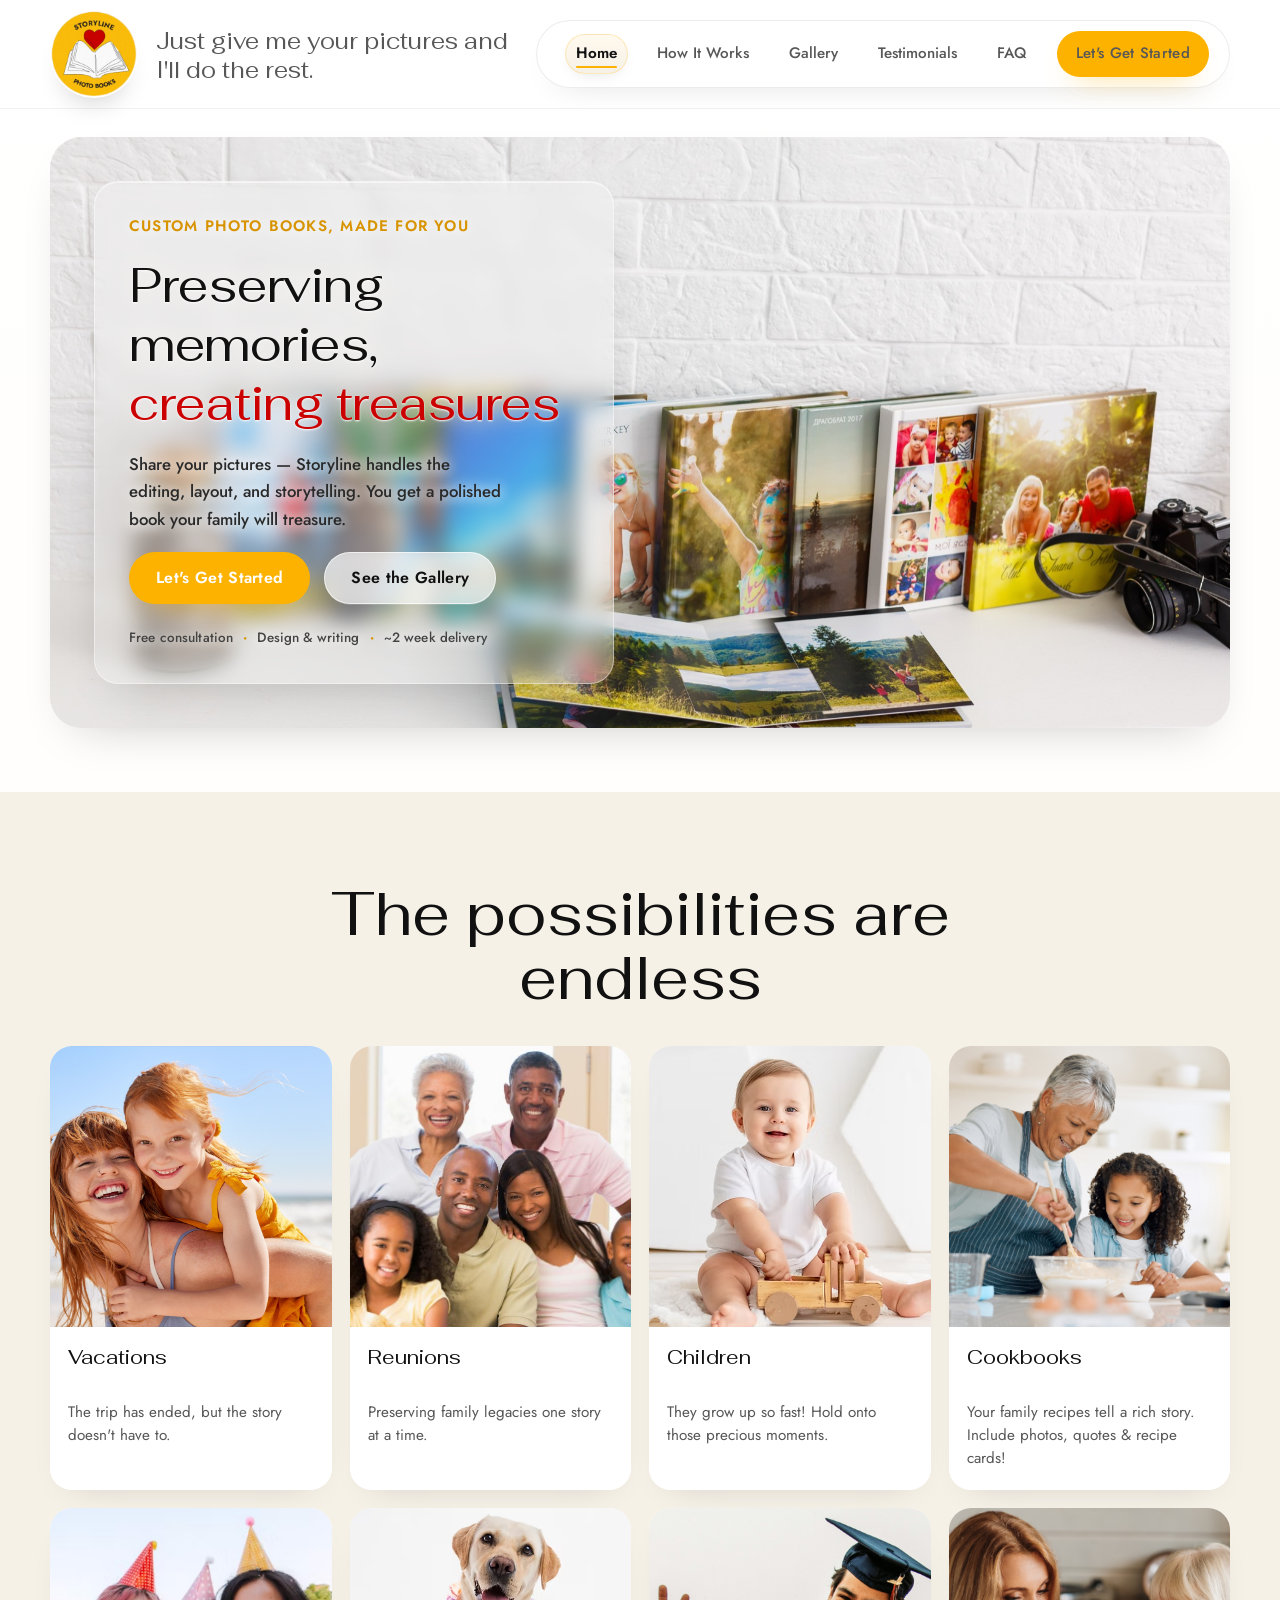
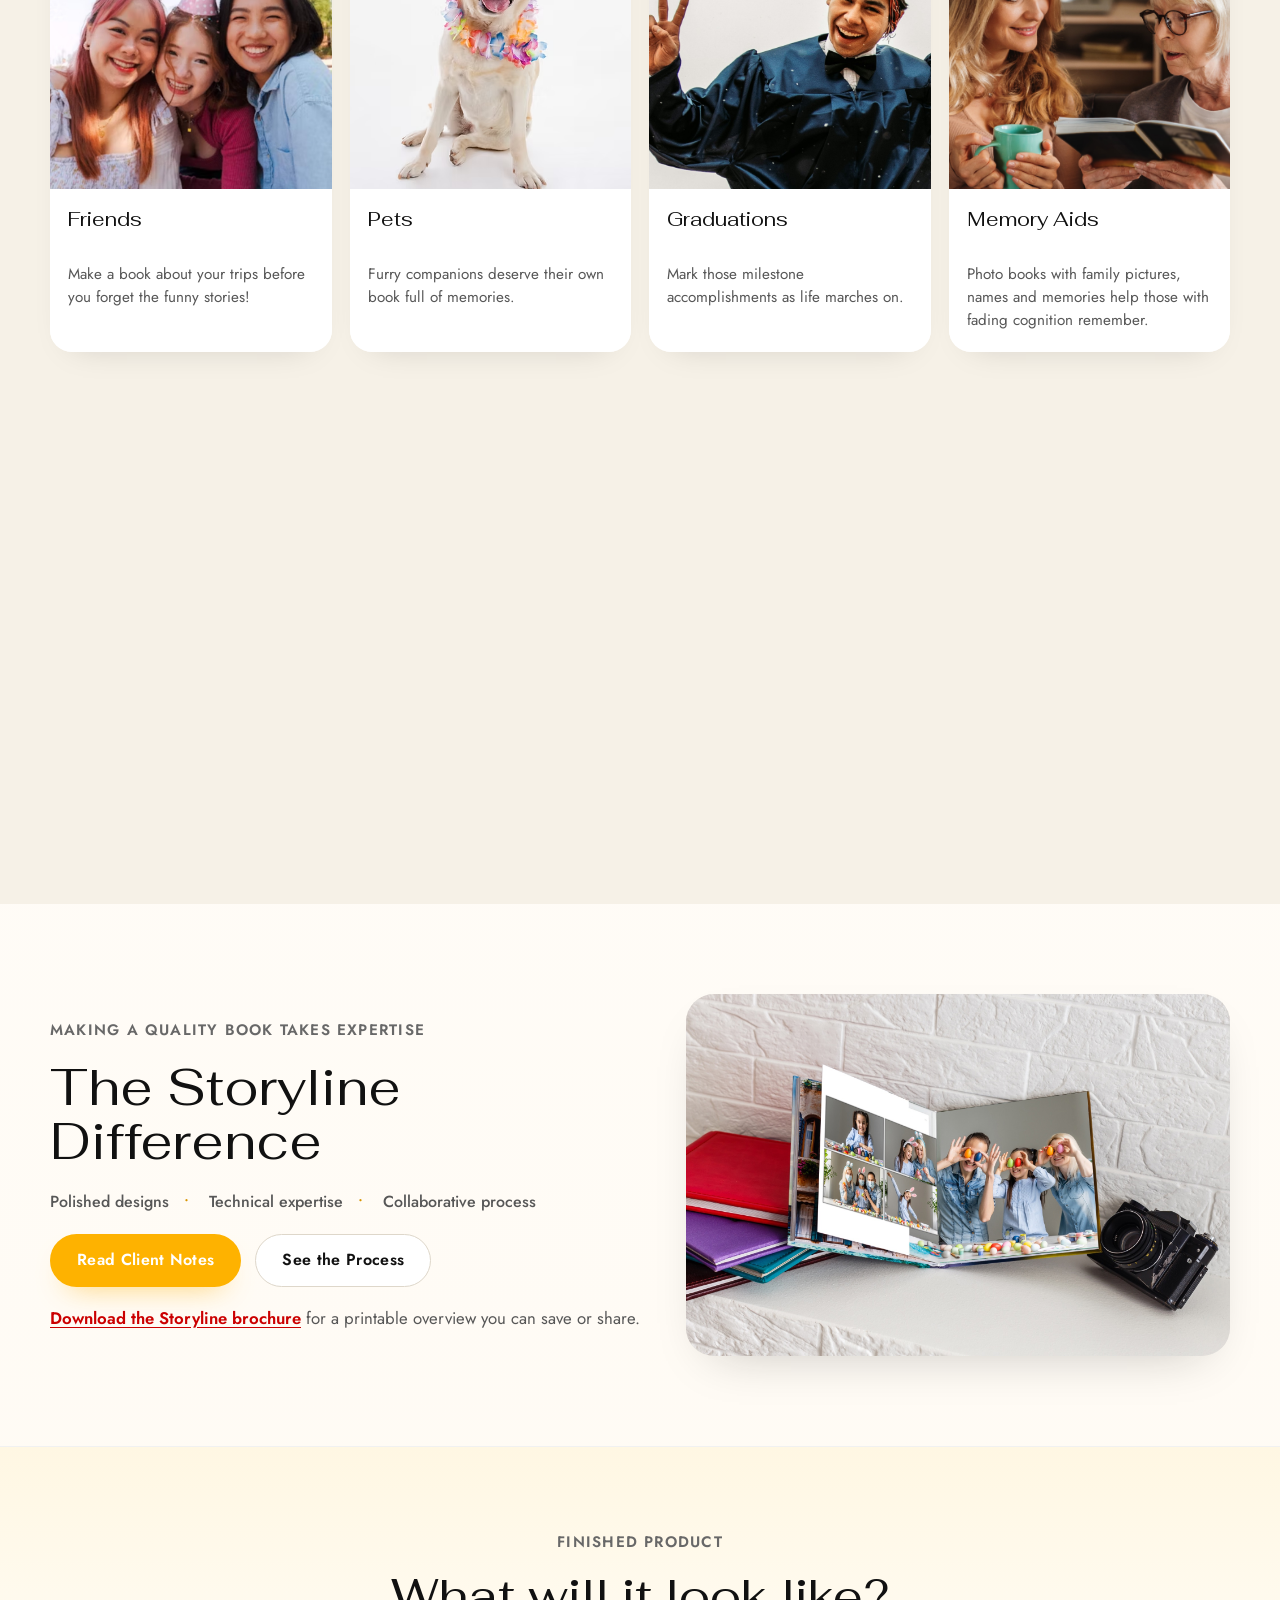
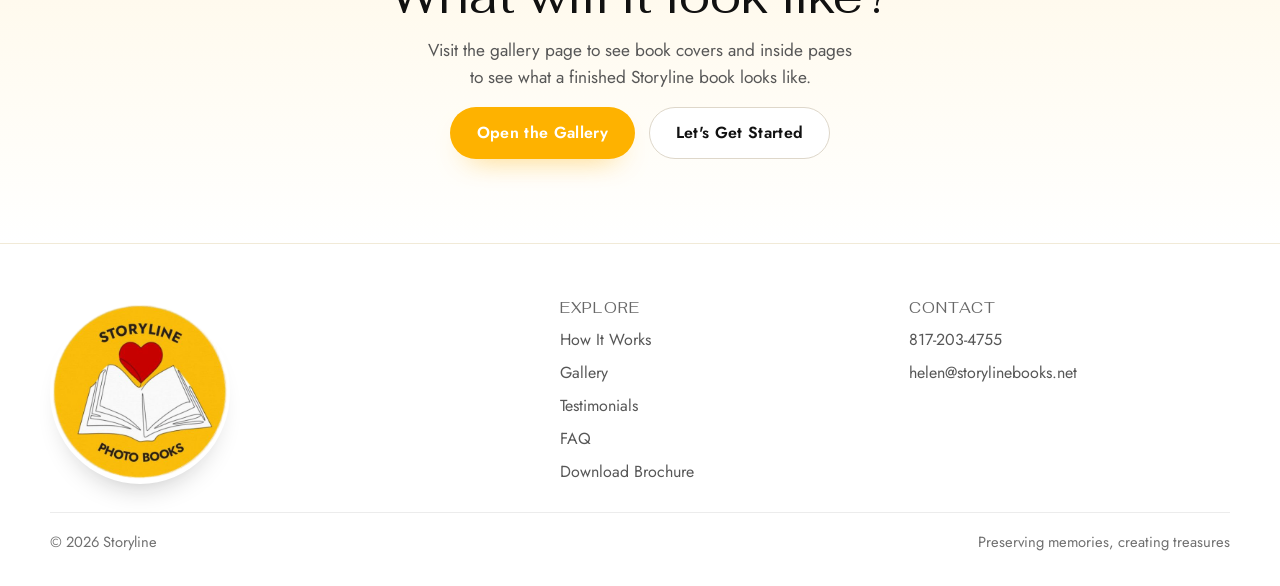
==== commit d69ddf1c: "Refresh home mosaic images and fix client gifts tile layout. Replace lobby displays and client gifts" ====
--- a/index.html
+++ b/index.html
@@ -96,7 +96,7 @@
             <figcaption><h3>Friends</h3><p>Make a book about your trips before you forget the funny stories!</p></figcaption>
           </figure>
           <figure class="mosaic-card reveal">
-            <img src="images/pets.jpg" alt="Pets photo book" loading="lazy" width="600" height="600">
+            <img src="images/pets.avif" alt="Pets photo book" loading="lazy" width="600" height="600">
             <figcaption><h3>Pets</h3><p>Furry companions deserve their own book full of memories.</p></figcaption>
           </figure>
           <figure class="mosaic-card reveal">
@@ -107,8 +107,8 @@
             <img src="images/memoryaids.jpeg" alt="Memory aid photo book" loading="lazy" width="600" height="600">
             <figcaption><h3>Memory Aids</h3><p>Photo books with family pictures, names and memories help those with fading cognition remember.</p></figcaption>
           </figure>
-          <figure class="mosaic-card reveal">
-            <img src="images/client-gifts-updated.jpg" alt="Client gift for a new homeowner" loading="lazy" width="600" height="600">
+          <figure class="mosaic-card mosaic-card--fit reveal">
+            <img src="images/client-gifts.jpg" alt="Realtor presenting a custom photo book to new homeowners on their front porch" loading="lazy" width="600" height="450">
             <figcaption><h3>Client Gifts</h3><p>Whether it's a new home or a welcome gift for a new client, make yourself memorable.</p></figcaption>
           </figure>
           <figure class="mosaic-card reveal">
@@ -120,7 +120,7 @@
             <figcaption><h3>Memorials</h3><p>Honor the memory of a loved one with a book that tells their life story.</p></figcaption>
           </figure>
           <figure class="mosaic-card reveal">
-            <img src="images/weddings-anniversaries-close.png" alt="Weddings and anniversaries photo book" loading="lazy" width="600" height="600">
+            <img src="images/weddings-anniversaries-couple.jpg" alt="Bride and groom in church on their wedding day" loading="lazy" width="600" height="600">
             <figcaption><h3>Weddings &amp; Anniversaries</h3><p>Tell your love story from courtship to honeymoon. Or celebrate 50 years together with a book!</p></figcaption>
           </figure>
         </div>
--- a/styles.css
+++ b/styles.css
@@ -717,6 +717,11 @@
   object-fit:cover;
   flex:0 0 auto;
 }
+.mosaic-card--fit img{
+  aspect-ratio:4/3;
+  object-fit:cover;
+  object-position:center;
+}
 .mosaic-card figcaption{
   flex:1 0 auto;
   display:flex;
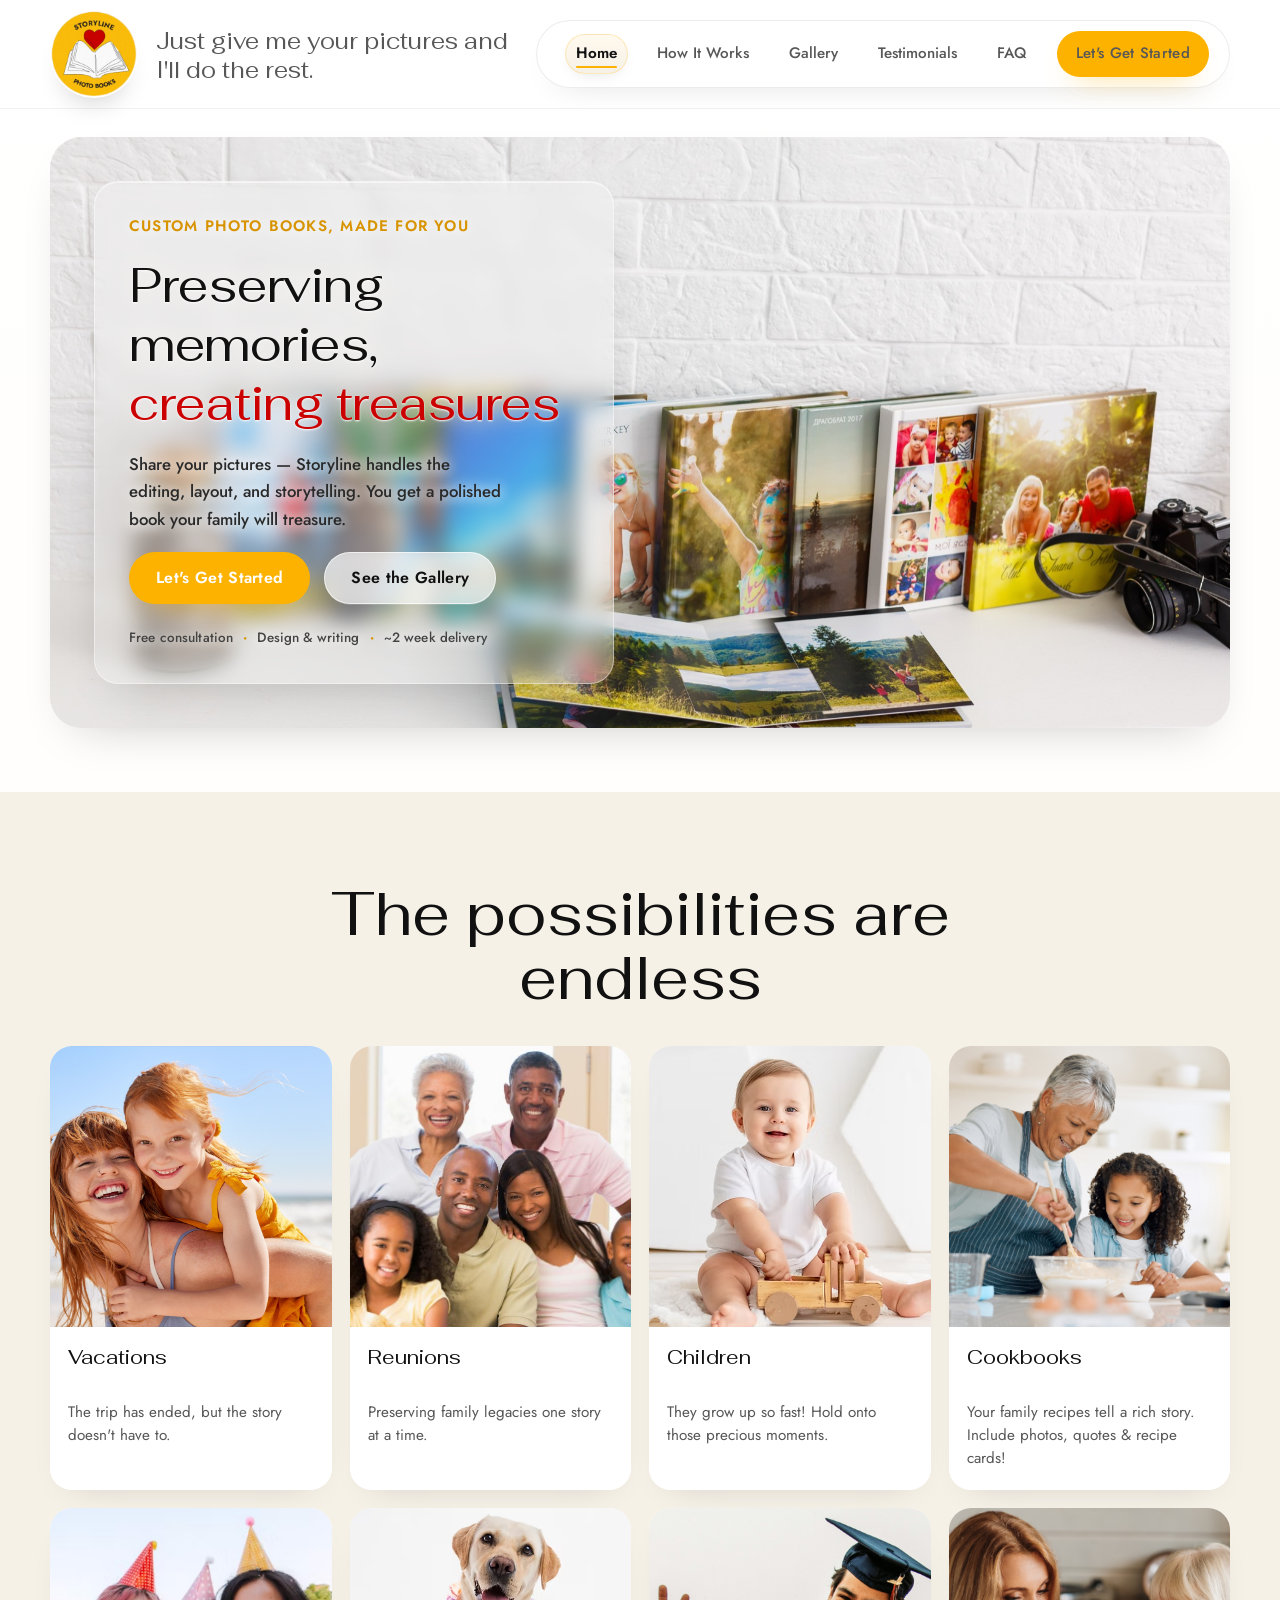
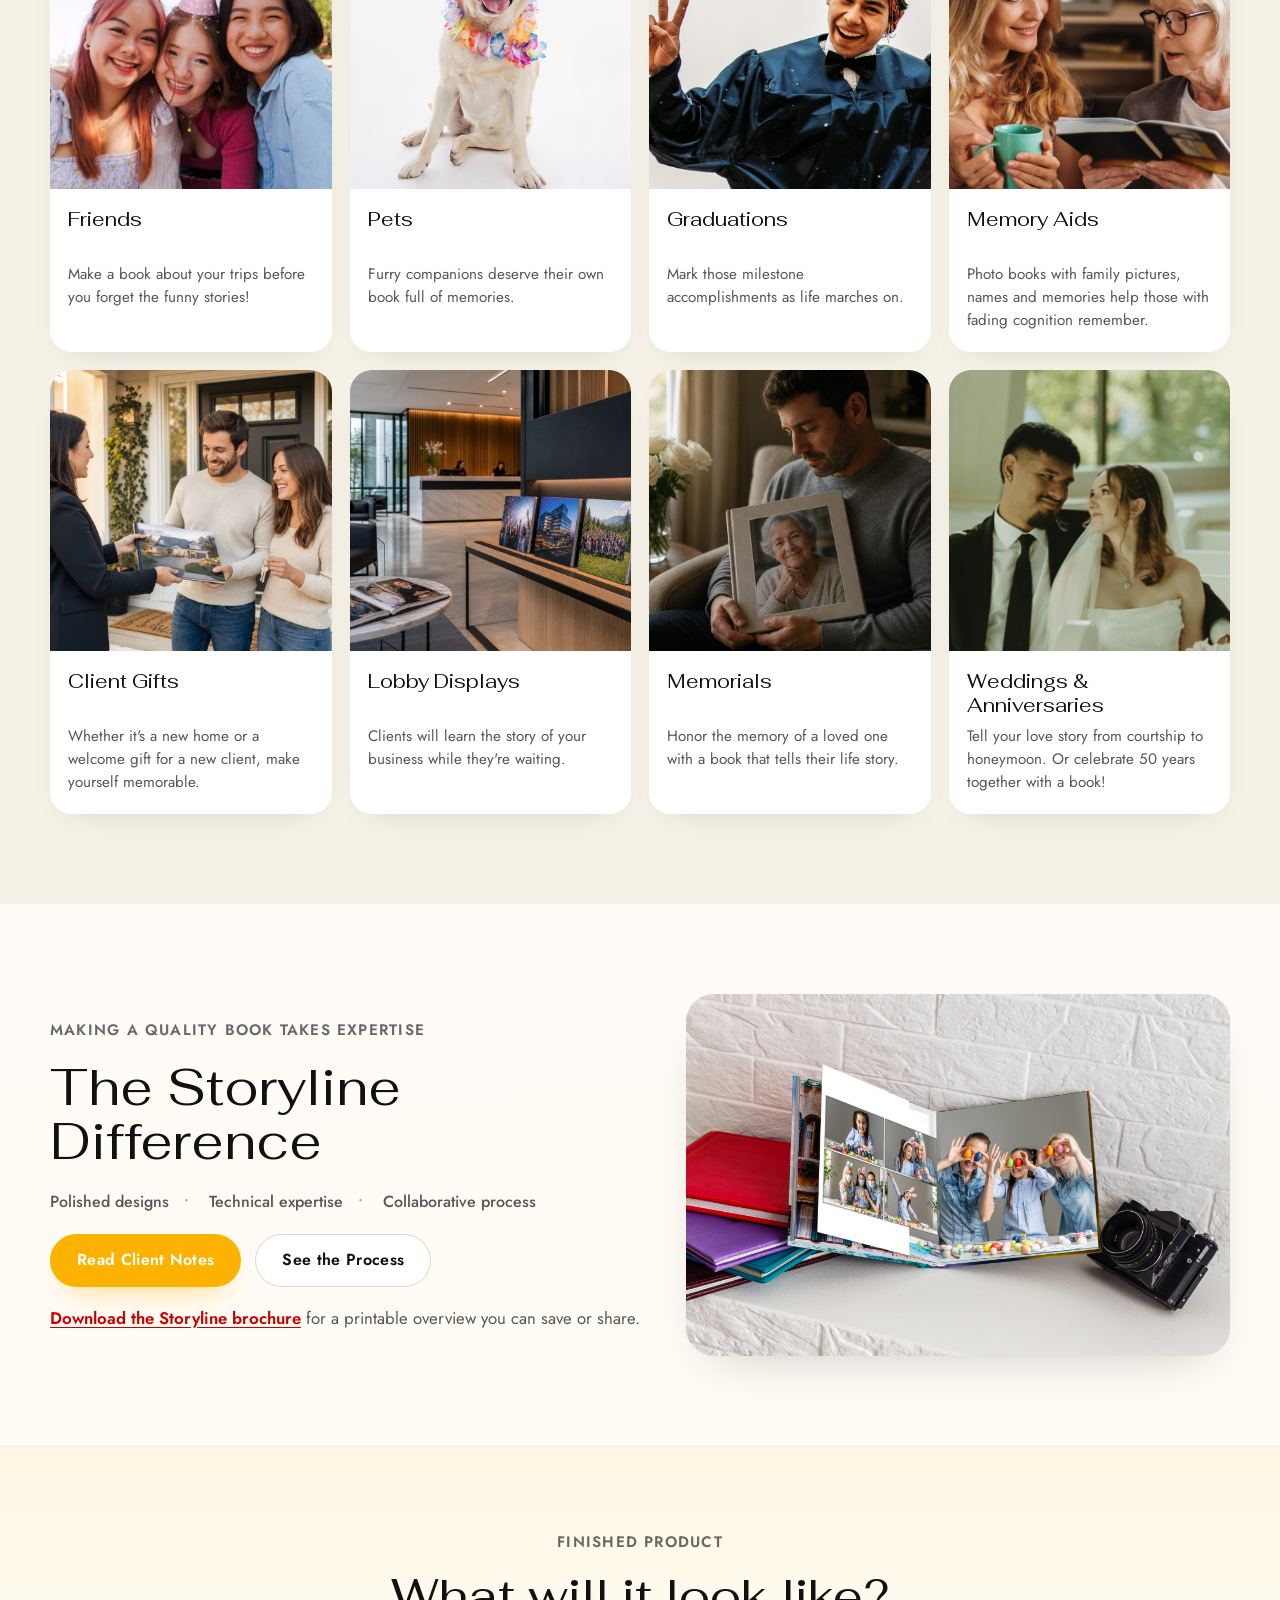
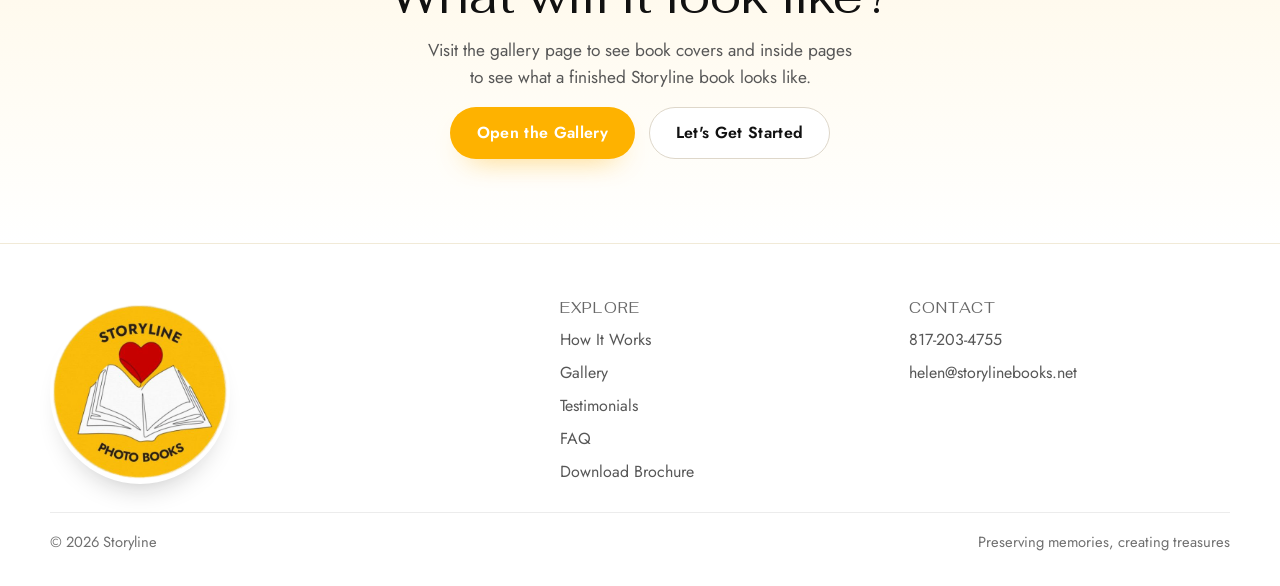
==== commit 3b09025b: "Replace memorials mosaic image with a more personal remembrance photo. Co-authored-by: Cursor <curso" ====
--- a/index.html
+++ b/index.html
@@ -38,7 +38,7 @@
         <a href="gallery.html">Gallery</a>
         <a href="testimonials.html">Testimonials</a>
         <a href="faq.html">FAQ</a>
-        <a href="how-it-works.html#start" class="btn">Let's Get Started</a>
+        <a href="how-it-works.html#start" class="btn btn-pulse">Let's Get Started</a>
       </nav>
     </div>
   </header>
@@ -56,7 +56,7 @@
             <h1 id="hero-heading">Preserving memories,<br><span class="hero-accent">creating treasures</span></h1>
             <p class="hero-lead">Share your pictures — Storyline handles the editing, layout, and storytelling. You get a polished book your family will treasure.</p>
             <div class="btn-row hero-actions">
-              <a class="btn" href="how-it-works.html#start">Let's Get Started</a>
+              <a class="btn btn-pulse" href="how-it-works.html#start">Let's Get Started</a>
               <a class="btn btn-ghost" href="gallery.html">See the Gallery</a>
             </div>
             <ul class="hero-trust" aria-label="Storyline highlights">
@@ -107,8 +107,8 @@
             <img src="images/memoryaids.jpeg" alt="Memory aid photo book" loading="lazy" width="600" height="600">
             <figcaption><h3>Memory Aids</h3><p>Photo books with family pictures, names and memories help those with fading cognition remember.</p></figcaption>
           </figure>
-          <figure class="mosaic-card mosaic-card--fit reveal">
-            <img src="images/client-gifts.jpg" alt="Realtor presenting a custom photo book to new homeowners on their front porch" loading="lazy" width="600" height="450">
+          <figure class="mosaic-card reveal">
+            <img src="images/client-gifts.jpg" alt="Realtor presenting a custom photo book to new homeowners on their front porch" loading="lazy" width="600" height="600">
             <figcaption><h3>Client Gifts</h3><p>Whether it's a new home or a welcome gift for a new client, make yourself memorable.</p></figcaption>
           </figure>
           <figure class="mosaic-card reveal">
@@ -116,7 +116,7 @@
             <figcaption><h3>Lobby Displays</h3><p>Clients will learn the story of your business while they're waiting.</p></figcaption>
           </figure>
           <figure class="mosaic-card reveal">
-            <img src="images/memorials-asian-woman.jpg" alt="Memorial photo book artwork" loading="lazy" width="600" height="600">
+            <img src="images/memorials.jpg" alt="Memorial photo book honoring a beloved grandmother" loading="lazy" width="600" height="600">
             <figcaption><h3>Memorials</h3><p>Honor the memory of a loved one with a book that tells their life story.</p></figcaption>
           </figure>
           <figure class="mosaic-card reveal">
@@ -156,7 +156,7 @@
         <p>Visit the gallery page to see book covers and inside pages to see what a finished Storyline book looks like.</p>
         <div class="btn-row">
           <a class="btn" href="gallery.html">Open the Gallery</a>
-          <a class="btn btn-ghost" href="how-it-works.html#start">Let's Get Started</a>
+          <a class="btn btn-ghost btn-pulse" href="how-it-works.html#start">Let's Get Started</a>
         </div>
       </div>
     </section>
--- a/styles.css
+++ b/styles.css
@@ -87,7 +87,37 @@
   font-weight:600;
   letter-spacing:.02em;
   box-shadow:0 14px 30px -18px rgba(254,178,0,.8);
-  transition:transform .2s ease,background .2s ease,border-color .2s ease;
+  transition:transform .2s ease,background .2s ease,border-color .2s ease,box-shadow .2s ease;
+}
+.btn-pulse:not(.btn-ghost){
+  animation:btn-pulse 2.8s ease-in-out infinite;
+}
+.btn-pulse.btn-ghost{
+  animation:btn-pulse-ghost 2.8s ease-in-out infinite;
+}
+.btn-pulse:hover,
+.btn-pulse:focus-visible{
+  animation:none;
+}
+@keyframes btn-pulse{
+  0%,100%{
+    box-shadow:0 14px 30px -18px rgba(254,178,0,.8);
+    transform:scale(1);
+  }
+  50%{
+    box-shadow:0 18px 36px -14px rgba(254,178,0,.92), 0 0 0 5px rgba(254,178,0,.14);
+    transform:scale(1.015);
+  }
+}
+@keyframes btn-pulse-ghost{
+  0%,100%{
+    box-shadow:none;
+    border-color:var(--line);
+  }
+  50%{
+    box-shadow:0 0 0 4px rgba(254,178,0,.12);
+    border-color:rgba(254,178,0,.55);
+  }
 }
 .btn:hover{background:var(--yellow-deep);transform:translateY(-2px)}
 .btn-ghost{
@@ -717,11 +747,6 @@
   object-fit:cover;
   flex:0 0 auto;
 }
-.mosaic-card--fit img{
-  aspect-ratio:4/3;
-  object-fit:cover;
-  object-position:center;
-}
 .mosaic-card figcaption{
   flex:1 0 auto;
   display:flex;
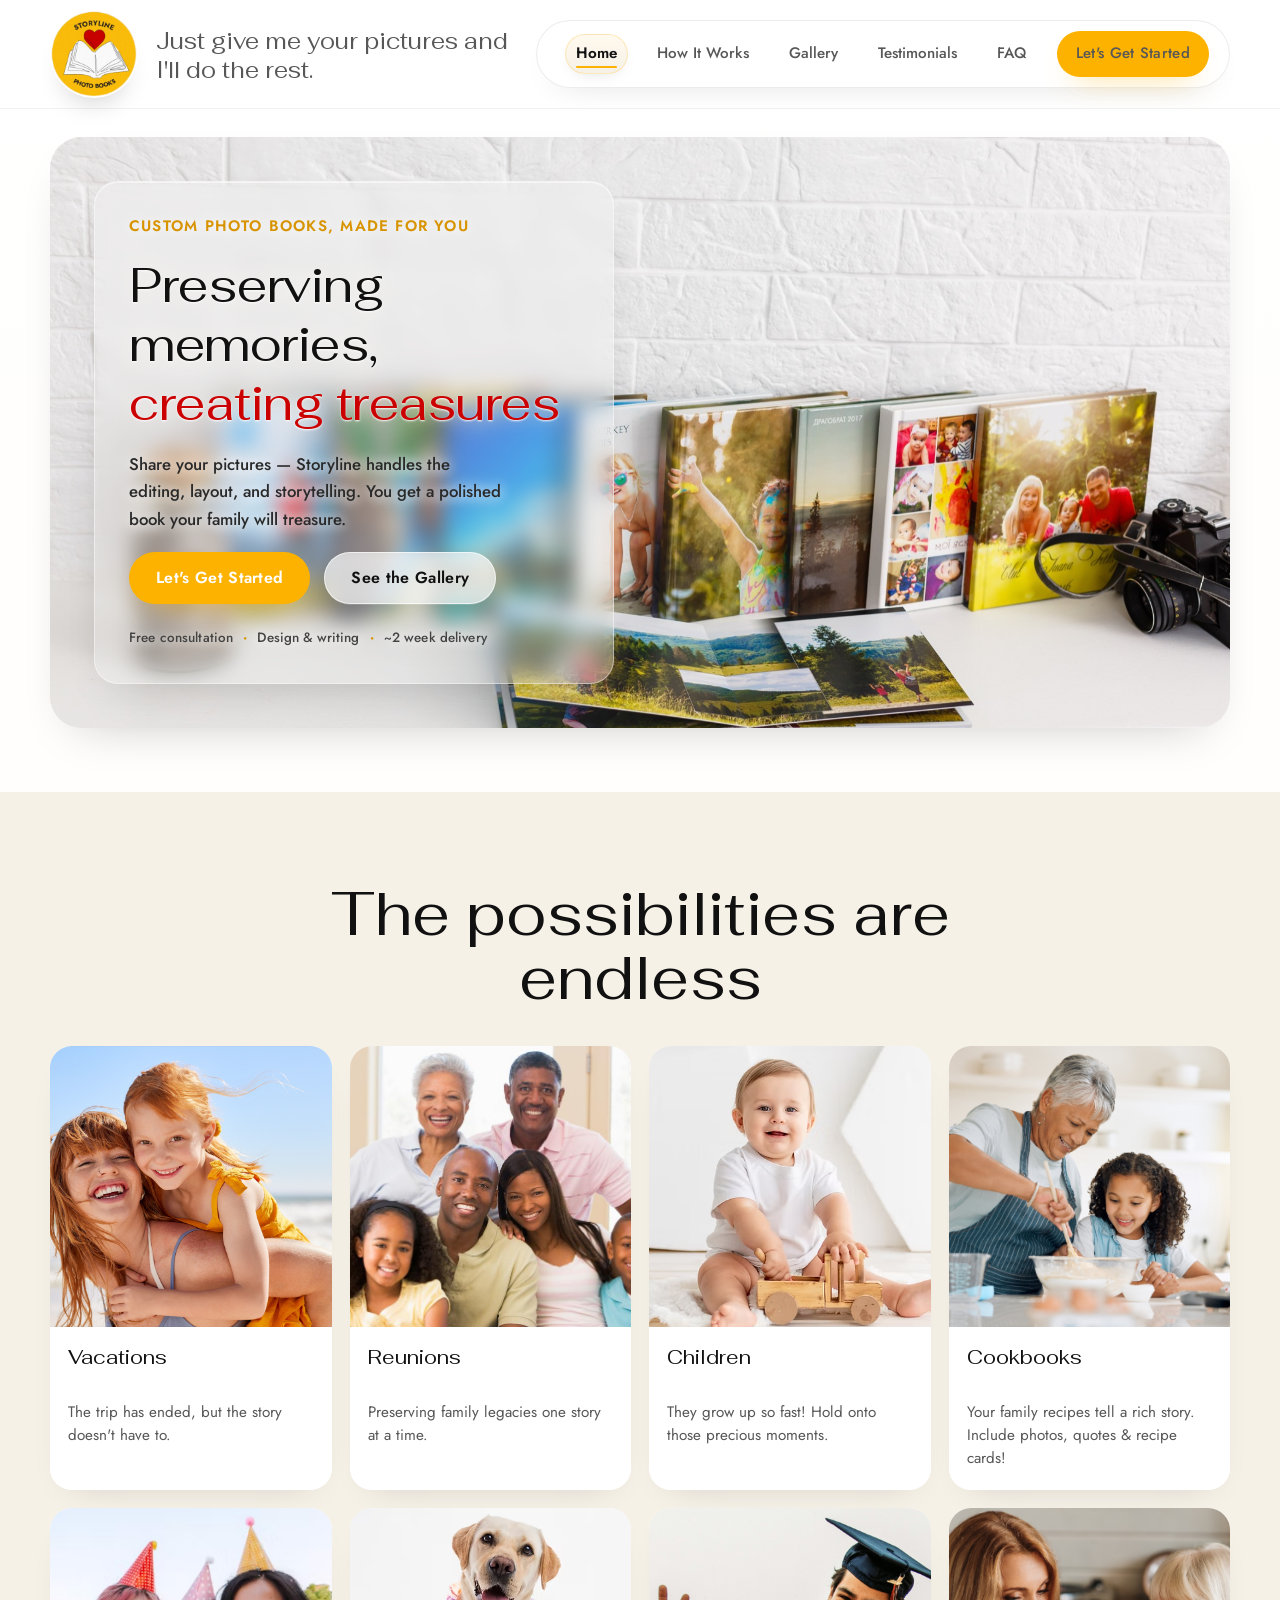
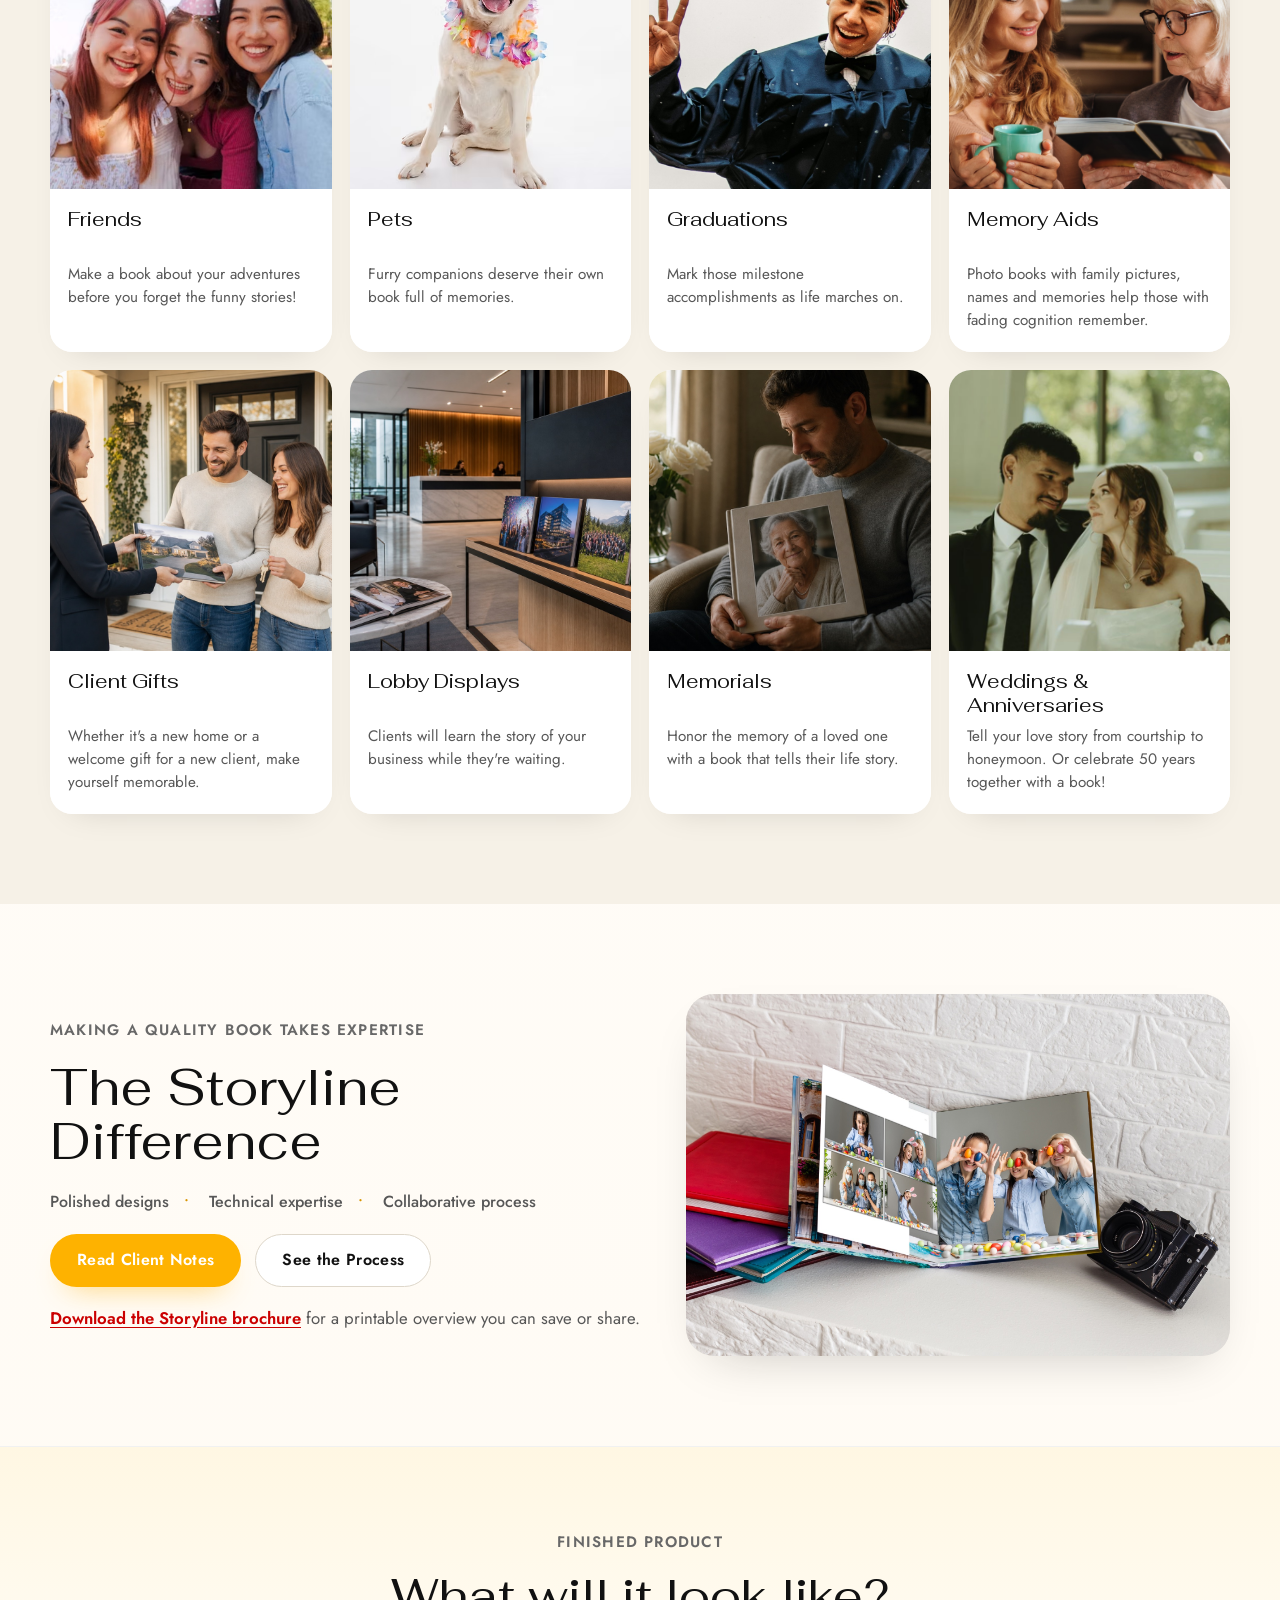
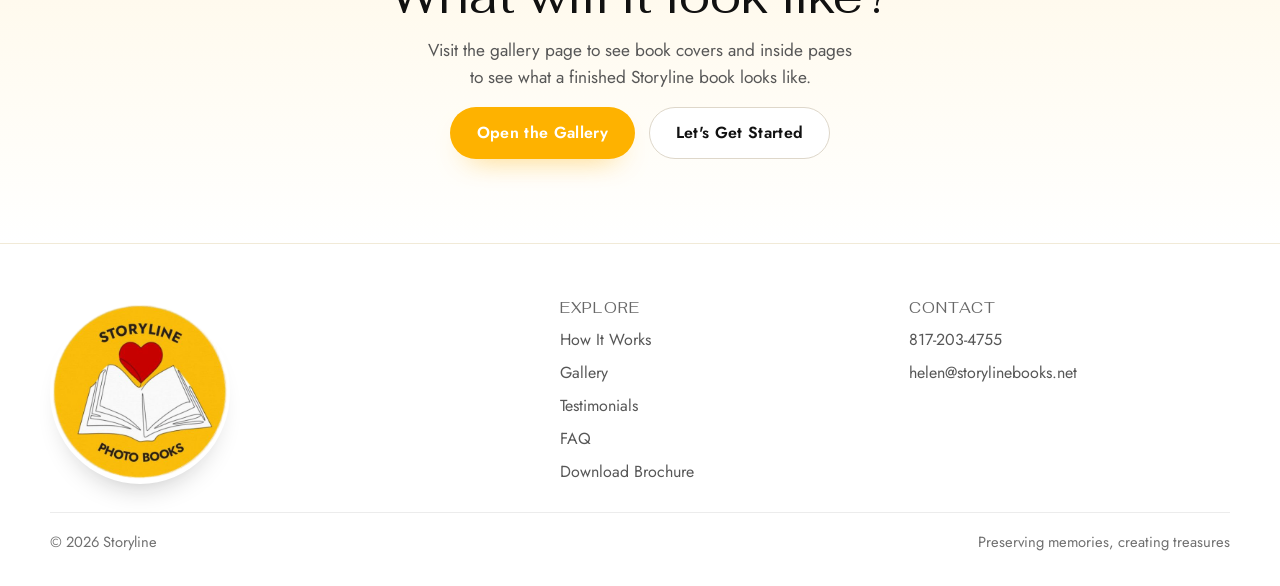
==== commit c0d0c6ce: "Update Friends caption and simplify How It Works photo sharing headline. Co-authored-by: Cursor <cur" ====
--- a/index.html
+++ b/index.html
@@ -74,7 +74,7 @@
         <div class="section-head section-head--title-only reveal">
           <h2>The possibilities are endless</h2>
         </div>
-        <div class="mosaic-grid">
+        <div class="mosaic-grid reveal-stagger">
           <figure class="mosaic-card reveal">
             <img src="images/vacations.jpg" alt="Vacation photo book" loading="lazy" width="600" height="600">
             <figcaption><h3>Vacations</h3><p>The trip has ended, but the story doesn't have to.</p></figcaption>
@@ -93,7 +93,7 @@
           </figure>
           <figure class="mosaic-card reveal">
             <img src="images/friends.jpg" alt="Friends photo book" loading="lazy" width="600" height="600">
-            <figcaption><h3>Friends</h3><p>Make a book about your trips before you forget the funny stories!</p></figcaption>
+            <figcaption><h3>Friends</h3><p>Make a book about your adventures before you forget the funny stories!</p></figcaption>
           </figure>
           <figure class="mosaic-card reveal">
             <img src="images/pets.avif" alt="Pets photo book" loading="lazy" width="600" height="600">
@@ -128,7 +128,7 @@
     </section>
 
     <section class="page-pad">
-      <div class="wrap feature-split">
+      <div class="wrap feature-split reveal-stagger">
         <div class="feature-copy reveal">
           <span class="eyebrow">Making a quality book takes expertise</span>
           <h2>The Storyline Difference</h2>
@@ -143,14 +143,14 @@
           </div>
           <p class="download-note"><a href="STORYLINE_Brochure.pdf" download>Download the Storyline brochure</a> for a printable overview you can save or share.</p>
         </div>
-        <div class="image-card reveal">
+        <div class="image-card reveal reveal-photo">
           <img src="images/home-feature-spread.jpg" alt="An open Storyline photo book spread" loading="lazy" width="1200" height="800">
         </div>
       </div>
     </section>
 
     <section class="cta-band">
-      <div class="wrap cta-shell reveal">
+      <div class="wrap cta-shell reveal reveal-cta">
         <span class="eyebrow">Finished product</span>
         <h2>What will it look like?</h2>
         <p>Visit the gallery page to see book covers and inside pages to see what a finished Storyline book looks like.</p>
--- a/styles.css
+++ b/styles.css
@@ -14,6 +14,10 @@
   --radius-md:20px;
   --radius-sm:14px;
   --wrap:1180px;
+  --motion-duration:.55s;
+  --motion-ease:cubic-bezier(.22,1,.36,1);
+  --motion-rise:14px;
+  --motion-stagger:55ms;
 }
 
 *{box-sizing:border-box;margin:0;padding:0}
@@ -293,12 +297,49 @@
 
 .reveal{
   opacity:0;
-  transform:translateY(18px);
-  transition:opacity .6s ease,transform .6s ease;
-}
-.reveal.is-visible{
+  transform:translateY(var(--motion-rise));
+  transition:opacity var(--motion-duration) var(--motion-ease),transform var(--motion-duration) var(--motion-ease);
+}
+.reveal.is-visible,
+.reveal-stagger.is-visible > .reveal{
   opacity:1;
   transform:none;
+}
+.reveal-photo.reveal{
+  transform:translateY(var(--motion-rise)) scale(.992);
+}
+.reveal-stagger.is-visible > .reveal:nth-child(1){transition-delay:calc(var(--motion-stagger) * 0)}
+.reveal-stagger.is-visible > .reveal:nth-child(2){transition-delay:calc(var(--motion-stagger) * 1)}
+.reveal-stagger.is-visible > .reveal:nth-child(3){transition-delay:calc(var(--motion-stagger) * 2)}
+.reveal-stagger.is-visible > .reveal:nth-child(4){transition-delay:calc(var(--motion-stagger) * 3)}
+.reveal-stagger.is-visible > .reveal:nth-child(5){transition-delay:calc(var(--motion-stagger) * 4)}
+.reveal-stagger.is-visible > .reveal:nth-child(6){transition-delay:calc(var(--motion-stagger) * 5)}
+.reveal-stagger.is-visible > .reveal:nth-child(7){transition-delay:calc(var(--motion-stagger) * 6)}
+.reveal-stagger.is-visible > .reveal:nth-child(8){transition-delay:calc(var(--motion-stagger) * 7)}
+.reveal-stagger.is-visible > .reveal:nth-child(9){transition-delay:calc(var(--motion-stagger) * 8)}
+.reveal-stagger.is-visible > .reveal:nth-child(10){transition-delay:calc(var(--motion-stagger) * 9)}
+.reveal-stagger.is-visible > .reveal:nth-child(11){transition-delay:calc(var(--motion-stagger) * 10)}
+.reveal-stagger.is-visible > .reveal:nth-child(12){transition-delay:calc(var(--motion-stagger) * 11)}
+.reveal-cta.is-visible > *:not(.btn-row){
+  animation:reveal-rise .5s var(--motion-ease) backwards;
+}
+.reveal-cta.is-visible > *:nth-child(1):not(.btn-row){animation-delay:calc(var(--motion-stagger) * 0)}
+.reveal-cta.is-visible > *:nth-child(2):not(.btn-row){animation-delay:calc(var(--motion-stagger) * 1)}
+.reveal-cta.is-visible > *:nth-child(3):not(.btn-row){animation-delay:calc(var(--motion-stagger) * 2)}
+.reveal-cta.is-visible .btn-row > a{
+  animation:reveal-rise .45s var(--motion-ease) backwards;
+}
+.reveal-cta.is-visible .btn-row > a:nth-child(1){animation-delay:calc(var(--motion-stagger) * 3)}
+.reveal-cta.is-visible .btn-row > a:nth-child(2){animation-delay:calc(var(--motion-stagger) * 4)}
+@keyframes reveal-rise{
+  from{
+    opacity:0;
+    transform:translateY(10px);
+  }
+  to{
+    opacity:1;
+    transform:none;
+  }
 }
 
 .hero{
@@ -325,6 +366,13 @@
   height:100%;
   object-fit:cover;
   object-position:58% 32%;
+  opacity:0;
+  transform:scale(1.025);
+  transition:opacity .85s ease,transform .85s ease;
+}
+.page-shell.is-ready .hero-media img{
+  opacity:1;
+  transform:scale(1);
 }
 .hero-scrim{
   position:absolute;
@@ -350,6 +398,20 @@
     inset 0 1px 0 rgba(255,255,255,.55),
     0 20px 44px -24px rgba(17,17,17,.22);
 }
+.hero-panel > *{
+  opacity:0;
+  transform:translateY(12px);
+  transition:opacity .5s var(--motion-ease),transform .5s var(--motion-ease);
+}
+.page-shell.is-ready .hero-panel > *{
+  opacity:1;
+  transform:none;
+}
+.page-shell.is-ready .hero-panel > *:nth-child(1){transition-delay:.16s}
+.page-shell.is-ready .hero-panel > *:nth-child(2){transition-delay:.24s}
+.page-shell.is-ready .hero-panel > *:nth-child(3){transition-delay:.32s}
+.page-shell.is-ready .hero-panel > *:nth-child(4){transition-delay:.4s}
+.page-shell.is-ready .hero-panel > *:nth-child(5){transition-delay:.48s}
 .hero-panel .eyebrow{
   color:var(--yellow-deep);
   line-height:1.35;
@@ -1294,9 +1356,15 @@
     animation-iteration-count:1 !important;
     transition-duration:.01ms !important;
   }
-  .reveal{
+  .reveal,
+  .reveal-stagger > .reveal{
     opacity:1;
     transform:none;
   }
+  .hero-media img,
+  .hero-panel > *{
+    opacity:1;
+    transform:none;
+  }
   .step-card:hover{transform:none}
 }
